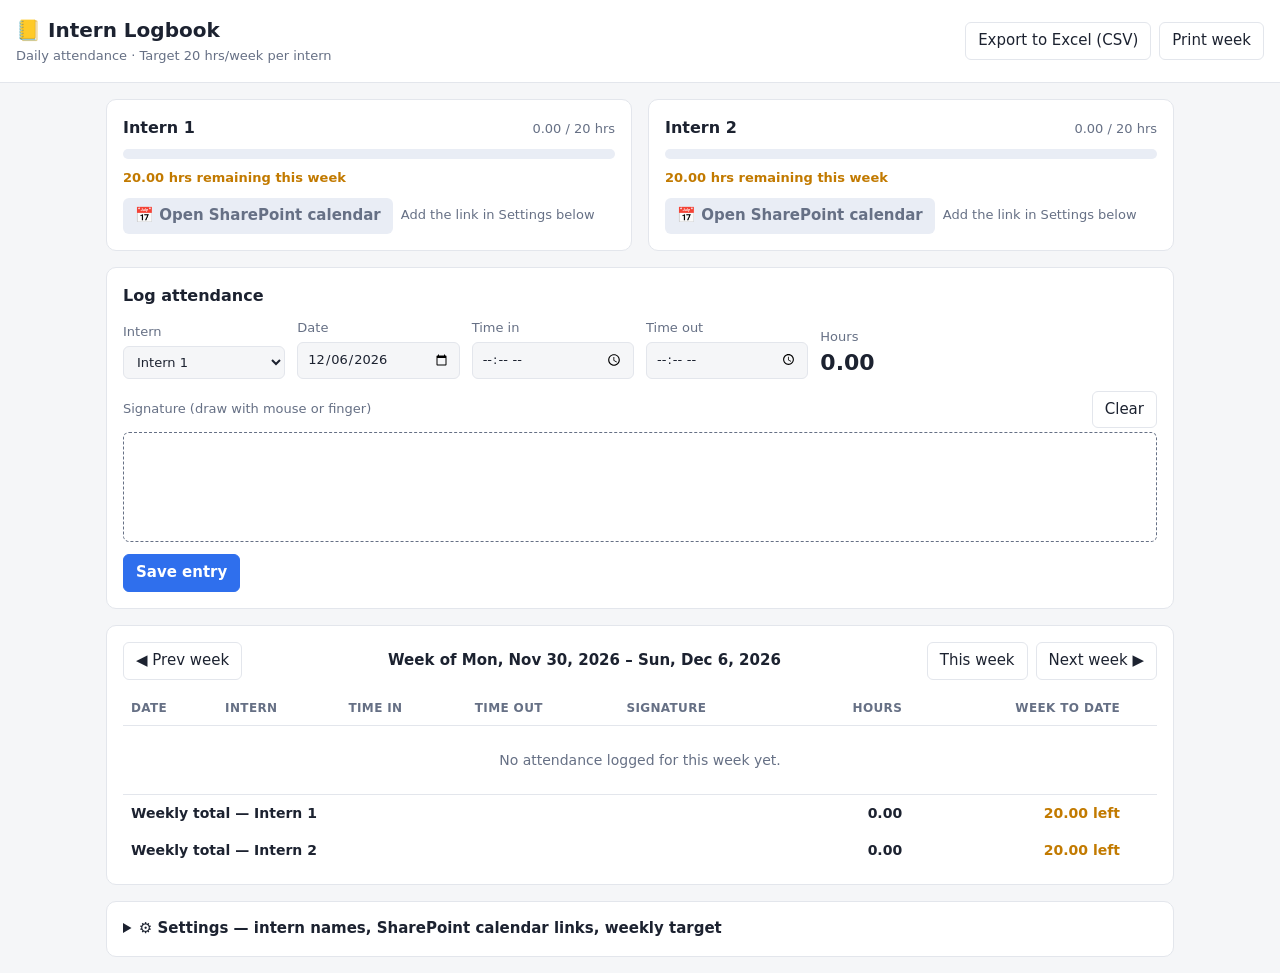
==== intern-logbook/index.html @ 7a4acdc8 "Add Intern Logbook: attendance sheet with signatures, weekly 20-hr tracking and SharePoint calendar " ====
<!DOCTYPE html>
<html lang="en">
<head>
<meta charset="UTF-8">
<meta name="viewport" content="width=device-width, initial-scale=1.0">
<title>Intern Logbook</title>
<style>
  :root {
    --bg: #f5f6f8; --card: #ffffff; --ink: #1c2230; --muted: #667085; --line: #e3e6ec;
    --accent: #2f6fed; --accent-ink: #ffffff; --ok: #1a8f5a; --warn: #c27a00; --bad: #c63b3b;
    --track: #e9edf5; --row-alt: #fafbfc;
  }
  @media (prefers-color-scheme: dark) {
    :root:not([data-theme="light"]) {
      --bg: #12151c; --card: #1b2029; --ink: #e7eaf0; --muted: #98a2b3; --line: #2c3340;
      --accent: #5b8cff; --accent-ink: #0d1117; --ok: #3ccf8e; --warn: #f0b429; --bad: #ff6b6b;
      --track: #262d3a; --row-alt: #1f2530;
    }
  }
  * { box-sizing: border-box; }
  body { margin: 0; background: var(--bg); color: var(--ink);
         font: 15px/1.45 system-ui, -apple-system, "Segoe UI", Roboto, sans-serif; }
  header { display: flex; flex-wrap: wrap; align-items: center; gap: 12px; justify-content: space-between;
           padding: 16px; border-bottom: 1px solid var(--line); background: var(--card); }
  header h1 { margin: 0; font-size: 20px; }
  header p { margin: 2px 0 0; color: var(--muted); font-size: 13px; }
  main { max-width: 1100px; margin: 0 auto; padding: 16px; display: grid; gap: 16px; }
  .card { background: var(--card); border: 1px solid var(--line); border-radius: 10px; padding: 16px; }
  .card h2 { margin: 0 0 12px; font-size: 16px; }
  .row { display: flex; flex-wrap: wrap; gap: 8px; align-items: center; }
  .grid2 { display: grid; grid-template-columns: repeat(auto-fit, minmax(260px, 1fr)); gap: 16px; }
  label { display: grid; gap: 4px; font-size: 13px; color: var(--muted); }
  input, select { font: inherit; color: var(--ink); background: var(--bg); border: 1px solid var(--line);
                  border-radius: 6px; padding: 7px 9px; min-width: 0; }
  button { font: inherit; border: 1px solid var(--line); background: var(--card); color: var(--ink);
           border-radius: 6px; padding: 7px 12px; cursor: pointer; }
  button.primary { background: var(--accent); border-color: var(--accent); color: var(--accent-ink); font-weight: 600; }
  button.link { border: none; background: none; color: var(--bad); padding: 2px 6px; }
  button:hover { filter: brightness(0.96); }
  .muted { color: var(--muted); font-size: 13px; }

  /* Interns / calendars */
  .intern { display: grid; gap: 10px; }
  .intern-head { display: flex; justify-content: space-between; align-items: baseline; gap: 8px; }
  .intern-head b { font-size: 16px; }
  .bar { height: 10px; background: var(--track); border-radius: 99px; overflow: hidden; }
  .bar > span { display: block; height: 100%; background: var(--accent); border-radius: 99px; transition: width .3s; }
  .bar.done > span { background: var(--ok); }
  .status { font-size: 13px; font-weight: 600; }
  .status.ok { color: var(--ok); } .status.warn { color: var(--warn); }
  a.cal { display: inline-block; text-decoration: none; background: var(--accent); color: var(--accent-ink);
          border-radius: 6px; padding: 7px 12px; font-weight: 600; }
  a.cal.disabled { background: var(--track); color: var(--muted); pointer-events: none; }
  iframe.cal-embed { width: 100%; height: 360px; border: 1px solid var(--line); border-radius: 6px; background: #fff; }

  /* Entry form */
  .form { display: grid; grid-template-columns: repeat(auto-fit, minmax(150px, 1fr)); gap: 12px; align-items: end; }
  .sig-wrap { display: grid; gap: 4px; }
  canvas#sig { width: 100%; height: 110px; background: #fff; border: 1px dashed var(--muted);
               border-radius: 6px; touch-action: none; cursor: crosshair; }
  .hours-preview { font-size: 22px; font-weight: 700; }

  /* Sheet */
  .week-nav { display: flex; align-items: center; justify-content: space-between; gap: 8px; flex-wrap: wrap; margin-bottom: 12px; }
  .week-nav b { font-size: 15px; }
  .table-wrap { overflow-x: auto; }
  table { width: 100%; border-collapse: collapse; font-size: 14px; }
  th, td { text-align: left; padding: 8px; border-bottom: 1px solid var(--line); white-space: nowrap; }
  th { color: var(--muted); font-weight: 600; font-size: 12px; text-transform: uppercase; letter-spacing: .03em; }
  tbody tr:nth-child(even) { background: var(--row-alt); }
  td.num, th.num { text-align: right; font-variant-numeric: tabular-nums; }
  td img { height: 34px; background: #fff; border-radius: 4px; border: 1px solid var(--line); }
  tfoot td { font-weight: 700; border-bottom: none; }
  .empty { text-align: center; color: var(--muted); padding: 24px; }

  details summary { cursor: pointer; font-weight: 600; }
  .settings { display: grid; grid-template-columns: repeat(auto-fit, minmax(220px, 1fr)); gap: 12px; margin-top: 12px; }

  @media print {
    header .row, .no-print, details { display: none !important; }
    body { background: #fff; color: #000; }
    .card { border: none; padding: 0; }
  }
</style>
</head>
<body>

<header>
  <div>
    <h1>📒 Intern Logbook</h1>
    <p id="subtitle">Daily attendance &amp; weekly hours</p>
  </div>
  <div class="row">
    <button id="btn-export">Export to Excel (CSV)</button>
    <button id="btn-print">Print week</button>
  </div>
</header>

<main>
  <!-- Interns: calendar link + weekly progress -->
  <section class="grid2" id="interns"></section>

  <!-- New entry -->
  <section class="card no-print">
    <h2>Log attendance</h2>
    <form id="entry" class="form" autocomplete="off">
      <label>Intern <select id="f-intern" required></select></label>
      <label>Date <input type="date" id="f-date" required></label>
      <label>Time in <input type="time" id="f-in" required></label>
      <label>Time out <input type="time" id="f-out" required></label>
      <div><div class="muted">Hours</div><div class="hours-preview" id="f-hours">0.00</div></div>
      <div class="sig-wrap" style="grid-column: 1 / -1">
        <div class="row" style="justify-content: space-between">
          <span class="muted">Signature (draw with mouse or finger)</span>
          <button type="button" id="sig-clear">Clear</button>
        </div>
        <canvas id="sig"></canvas>
      </div>
      <div class="row" style="grid-column: 1 / -1">
        <button type="submit" class="primary">Save entry</button>
        <span class="muted" id="f-msg"></span>
      </div>
    </form>
  </section>

  <!-- Weekly sheet -->
  <section class="card">
    <div class="week-nav">
      <button id="wk-prev">◀ Prev week</button>
      <b id="wk-label"></b>
      <div class="row">
        <button id="wk-today">This week</button>
        <button id="wk-next">Next week ▶</button>
      </div>
    </div>
    <div class="table-wrap">
      <table>
        <thead>
          <tr><th>Date</th><th>Intern</th><th>Time in</th><th>Time out</th><th>Signature</th>
              <th class="num">Hours</th><th class="num">Week to date</th><th class="no-print"></th></tr>
        </thead>
        <tbody id="sheet"></tbody>
        <tfoot id="sheet-foot"></tfoot>
      </table>
    </div>
  </section>

  <!-- Settings -->
  <section class="card no-print">
    <details id="settings-box">
      <summary>⚙️ Settings — intern names, SharePoint calendar links, weekly target</summary>
      <form id="settings" class="settings">
        <label>Supervisor name <input id="s-supervisor" placeholder="e.g. Mr. Smith"></label>
        <label>Weekly hour target <input id="s-target" type="number" min="1" step="0.5"></label>
        <label>Intern 1 name <input id="s-name-0"></label>
        <label>Intern 1 SharePoint calendar URL <input id="s-cal-0" type="url" placeholder="https://yourorg.sharepoint.com/..."></label>
        <label>Intern 2 name <input id="s-name-1"></label>
        <label>Intern 2 SharePoint calendar URL <input id="s-cal-1" type="url" placeholder="https://yourorg.sharepoint.com/..."></label>
        <label style="grid-column: 1 / -1; display: flex; gap: 8px; align-items: center; color: var(--ink)">
          <input type="checkbox" id="s-embed"> Try to show calendars inside the page (only works if SharePoint allows embedding)
        </label>
        <div class="row" style="grid-column: 1 / -1">
          <button type="submit" class="primary">Save settings</button>
          <button type="button" id="btn-backup">Download backup (JSON)</button>
          <label style="display:inline-flex" class="muted"><span>Restore backup</span>
            <input type="file" id="btn-restore" accept="application/json"></label>
        </div>
      </form>
    </details>
  </section>
</main>

<script>
(() => {
  const KEY = 'intern-logbook-v1';
  const $ = (id) => document.getElementById(id);

  // ---------- State ----------
  const defaults = {
    settings: {
      supervisor: '', target: 20, embed: false,
      interns: [{ name: 'Intern 1', cal: '' }, { name: 'Intern 2', cal: '' }],
    },
    entries: [], // { id, intern (0|1), date 'YYYY-MM-DD', in 'HH:MM', out 'HH:MM', hours, sig (dataURL) }
  };
  let state = load();
  let weekStart = mondayOf(todayISO());

  function load() {
    try {
      const raw = localStorage.getItem(KEY);
      if (raw) {
        const s = JSON.parse(raw);
        return { settings: { ...defaults.settings, ...s.settings }, entries: s.entries || [] };
      }
    } catch (e) { /* storage unavailable: fall back to defaults */ }
    return structuredClone(defaults);
  }
  function save() {
    try { localStorage.setItem(KEY, JSON.stringify(state)); }
    catch (e) { alert('Could not save — browser storage is full or blocked. Download a backup.'); }
  }

  // ---------- Date helpers (local time, ISO strings) ----------
  function iso(d) { return `${d.getFullYear()}-${String(d.getMonth() + 1).padStart(2, '0')}-${String(d.getDate()).padStart(2, '0')}`; }
  function parse(s) { const [y, m, d] = s.split('-').map(Number); return new Date(y, m - 1, d); }
  function todayISO() { return iso(new Date()); }
  function mondayOf(s) { const d = parse(s); d.setDate(d.getDate() - ((d.getDay() + 6) % 7)); return iso(d); }
  function addDays(s, n) { const d = parse(s); d.setDate(d.getDate() + n); return iso(d); }
  function fmtDate(s) { return parse(s).toLocaleDateString(undefined, { weekday: 'short', month: 'short', day: 'numeric', year: 'numeric' }); }
  function fmtTime(t) {
    const [h, m] = t.split(':').map(Number);
    return `${((h + 11) % 12) + 1}:${String(m).padStart(2, '0')} ${h < 12 ? 'AM' : 'PM'}`;
  }
  function hoursBetween(tin, tout) {
    if (!tin || !tout) return 0;
    const [h1, m1] = tin.split(':').map(Number), [h2, m2] = tout.split(':').map(Number);
    return Math.round(((h2 * 60 + m2) - (h1 * 60 + m1)) / 60 * 100) / 100;
  }
  const h2 = (n) => n.toFixed(2);
  const esc = (s) => String(s).replace(/[&<>"']/g, (c) => ({ '&': '&amp;', '<': '&lt;', '>': '&gt;', '"': '&quot;', "'": '&#39;' }[c]));

  function weekEntries(start) {
    const end = addDays(start, 6);
    return state.entries.filter((e) => e.date >= start && e.date <= end)
      .sort((a, b) => (a.date + a.in).localeCompare(b.date + b.in) || a.intern - b.intern);
  }
  function weekTotal(start, intern) {
    return weekEntries(start).filter((e) => e.intern === intern).reduce((s, e) => s + e.hours, 0);
  }

  // ---------- Render ----------
  function render() {
    const { settings } = state;
    const target = Number(settings.target) || 20;
    $('subtitle').textContent = settings.supervisor
      ? `Supervisor: ${settings.supervisor} · Target ${target} hrs/week per intern`
      : `Daily attendance · Target ${target} hrs/week per intern`;

    // Intern cards
    $('interns').innerHTML = settings.interns.map((it, i) => {
      const done = weekTotal(weekStart, i);
      const pct = Math.min(100, (done / target) * 100);
      const left = Math.max(0, target - done);
      const hasCal = /^https?:\/\//i.test(it.cal || '');
      return `<div class="card intern">
        <div class="intern-head"><b>${esc(it.name)}</b><span class="muted">${h2(done)} / ${target} hrs</span></div>
        <div class="bar ${done >= target ? 'done' : ''}"><span style="width:${pct}%"></span></div>
        <div class="status ${done >= target ? 'ok' : 'warn'}">${done >= target ? '✓ Weekly hours complete' : `${h2(left)} hrs remaining this week`}</div>
        <div class="row">
          <a class="cal ${hasCal ? '' : 'disabled'}" href="${hasCal ? esc(it.cal) : '#'}" target="_blank" rel="noopener">📅 Open SharePoint calendar</a>
          ${hasCal ? '' : '<span class="muted">Add the link in Settings below</span>'}
        </div>
        ${hasCal && settings.embed ? `<iframe class="cal-embed" src="${esc(it.cal)}" title="${esc(it.name)} calendar"></iframe>` : ''}
      </div>`;
    }).join('');

    // Intern dropdown
    const sel = $('f-intern'), prev = sel.value;
    sel.innerHTML = settings.interns.map((it, i) => `<option value="${i}">${esc(it.name)}</option>`).join('');
    if (prev) sel.value = prev;

    // Week sheet
    const end = addDays(weekStart, 6);
    $('wk-label').textContent = `Week of ${fmtDate(weekStart)} – ${fmtDate(end)}`;
    const rows = weekEntries(weekStart);
    const running = [0, 0];
    $('sheet').innerHTML = rows.length ? rows.map((e) => {
      running[e.intern] += e.hours;
      return `<tr>
        <td>${fmtDate(e.date)}</td>
        <td>${esc(settings.interns[e.intern]?.name ?? '?')}</td>
        <td>${fmtTime(e.in)}</td><td>${fmtTime(e.out)}</td>
        <td>${e.sig ? `<img src="${e.sig}" alt="signature">` : '<span class="muted">—</span>'}</td>
        <td class="num">${h2(e.hours)}</td>
        <td class="num">${h2(running[e.intern])} / ${target}</td>
        <td class="no-print"><button class="link" data-del="${e.id}" title="Delete entry">✕</button></td>
      </tr>`;
    }).join('') : `<tr><td colspan="8" class="empty">No attendance logged for this week yet.</td></tr>`;

    $('sheet-foot').innerHTML = settings.interns.map((it, i) => {
      const t = weekTotal(weekStart, i);
      return `<tr><td colspan="5">Weekly total — ${esc(it.name)}</td>
        <td class="num">${h2(t)}</td>
        <td class="num" style="color:var(${t >= target ? '--ok' : '--warn'})">${t >= target ? 'Complete' : h2(target - t) + ' left'}</td>
        <td class="no-print"></td></tr>`;
    }).join('');

    // Settings form
    $('s-supervisor').value = settings.supervisor;
    $('s-target').value = target;
    $('s-embed').checked = !!settings.embed;
    settings.interns.forEach((it, i) => { $(`s-name-${i}`).value = it.name; $(`s-cal-${i}`).value = it.cal; });
  }

  // ---------- Signature pad ----------
  const canvas = $('sig'), ctx = canvas.getContext('2d');
  let drawing = false, signed = false, ink = null; // ink = bounding box of strokes (CSS px)
  function sizeCanvas() {
    const r = canvas.getBoundingClientRect(), dpr = window.devicePixelRatio || 1;
    canvas.width = r.width * dpr; canvas.height = r.height * dpr;
    ctx.scale(dpr, dpr); ctx.lineWidth = 2.2; ctx.lineCap = 'round'; ctx.lineJoin = 'round'; ctx.strokeStyle = '#111';
    signed = false; ink = null;
  }
  function pos(ev) {
    const r = canvas.getBoundingClientRect(), x = ev.clientX - r.left, y = ev.clientY - r.top;
    ink = ink ? { x0: Math.min(ink.x0, x), y0: Math.min(ink.y0, y), x1: Math.max(ink.x1, x), y1: Math.max(ink.y1, y) } : { x0: x, y0: y, x1: x, y1: y };
    return [x, y];
  }
  canvas.addEventListener('pointerdown', (ev) => { drawing = true; canvas.setPointerCapture(ev.pointerId); ctx.beginPath(); ctx.moveTo(...pos(ev)); });
  canvas.addEventListener('pointermove', (ev) => { if (!drawing) return; ctx.lineTo(...pos(ev)); ctx.stroke(); signed = true; });
  ['pointerup', 'pointercancel', 'pointerleave'].forEach((t) => canvas.addEventListener(t, () => { drawing = false; }));
  $('sig-clear').onclick = sizeCanvas;
  window.addEventListener('resize', () => { if (!signed) sizeCanvas(); });

  function signatureData() {
    // Crop to the drawn area and downscale (keeping proportions) to keep storage small
    const W = 240, H = 70, pad = 4, dpr = canvas.width / canvas.getBoundingClientRect().width;
    const sx = Math.max(0, ink.x0 - pad) * dpr, sy = Math.max(0, ink.y0 - pad) * dpr;
    const sw = Math.min(canvas.width - sx, (ink.x1 - ink.x0 + pad * 2) * dpr), sh = Math.min(canvas.height - sy, (ink.y1 - ink.y0 + pad * 2) * dpr);
    const k = Math.min(W / sw, H / sh), dw = sw * k, dh = sh * k;
    const out = document.createElement('canvas'); out.width = W; out.height = H;
    const o = out.getContext('2d'); o.fillStyle = '#fff'; o.fillRect(0, 0, W, H);
    o.drawImage(canvas, sx, sy, sw, sh, (W - dw) / 2, (H - dh) / 2, dw, dh);
    return out.toDataURL('image/png');
  }

  // ---------- Entry form ----------
  const updatePreview = () => { $('f-hours').textContent = h2(Math.max(0, hoursBetween($('f-in').value, $('f-out').value))); };
  $('f-in').oninput = $('f-out').oninput = updatePreview;

  $('entry').onsubmit = (ev) => {
    ev.preventDefault();
    const msg = $('f-msg');
    const intern = Number($('f-intern').value), date = $('f-date').value, tin = $('f-in').value, tout = $('f-out').value;
    const hours = hoursBetween(tin, tout);
    if (hours <= 0) { msg.textContent = '⚠️ Time out must be after time in.'; return; }
    if (!signed) { msg.textContent = '⚠️ Please sign before saving.'; return; }
    if (state.entries.some((e) => e.intern === intern && e.date === date && tin < e.out && tout > e.in)) {
      msg.textContent = '⚠️ This overlaps an existing entry for that intern on that day.'; return;
    }
    state.entries.push({ id: Date.now().toString(36) + Math.random().toString(36).slice(2, 6), intern, date, in: tin, out: tout, hours, sig: signatureData() });
    save();
    weekStart = mondayOf(date);
    $('f-in').value = ''; $('f-out').value = ''; updatePreview(); sizeCanvas();
    const total = weekTotal(weekStart, intern), target = Number(state.settings.target) || 20;
    msg.textContent = `✓ Saved. ${state.settings.interns[intern].name}: ${h2(total)} of ${target} hrs this week.`;
    render();
  };

  $('sheet').onclick = (ev) => {
    const id = ev.target.dataset?.del;
    if (!id || !confirm('Delete this entry?')) return;
    state.entries = state.entries.filter((e) => e.id !== id);
    save(); render();
  };

  // ---------- Week navigation ----------
  $('wk-prev').onclick = () => { weekStart = addDays(weekStart, -7); render(); };
  $('wk-next').onclick = () => { weekStart = addDays(weekStart, 7); render(); };
  $('wk-today').onclick = () => { weekStart = mondayOf(todayISO()); render(); };

  // ---------- Settings ----------
  $('settings').onsubmit = (ev) => {
    ev.preventDefault();
    const s = state.settings;
    s.supervisor = $('s-supervisor').value.trim();
    s.target = Math.max(1, Number($('s-target').value) || 20);
    s.embed = $('s-embed').checked;
    s.interns = [0, 1].map((i) => ({ name: $(`s-name-${i}`).value.trim() || `Intern ${i + 1}`, cal: $(`s-cal-${i}`).value.trim() }));
    save(); render();
    $('settings-box').open = false;
  };

  // ---------- Export / backup ----------
  function download(name, text, type) {
    const a = document.createElement('a');
    a.href = URL.createObjectURL(new Blob([text], { type }));
    a.download = name; a.click();
    setTimeout(() => URL.revokeObjectURL(a.href), 1000);
  }
  $('btn-export').onclick = () => {
    const target = Number(state.settings.target) || 20;
    const q = (v) => `"${String(v).replace(/"/g, '""')}"`;
    const lines = [['Week of', 'Date', 'Intern', 'Time in', 'Time out', 'Signed', 'Hours', 'Week to date', 'Weekly target'].map(q).join(',')];
    const sorted = [...state.entries].sort((a, b) => (a.date + a.in).localeCompare(b.date + b.in));
    const running = {};
    for (const e of sorted) {
      const wk = mondayOf(e.date), k = wk + '|' + e.intern;
      running[k] = (running[k] || 0) + e.hours;
      lines.push([wk, e.date, state.settings.interns[e.intern]?.name ?? '?', e.in, e.out, e.sig ? 'Yes' : 'No', h2(e.hours), h2(running[k]), target].map(q).join(','));
    }
    download(`intern-logbook-${todayISO()}.csv`, '﻿' + lines.join('\r\n'), 'text/csv');
  };
  $('btn-print').onclick = () => window.print();
  $('btn-backup').onclick = () => download(`intern-logbook-backup-${todayISO()}.json`, JSON.stringify(state), 'application/json');
  $('btn-restore').onchange = async (ev) => {
    const f = ev.target.files[0]; if (!f) return;
    try {
      const data = JSON.parse(await f.text());
      if (!Array.isArray(data.entries)) throw new Error('bad file');
      if (!confirm(`Replace current data with backup (${data.entries.length} entries)?`)) return;
      state = { settings: { ...defaults.settings, ...data.settings }, entries: data.entries };
      save(); render();
    } catch { alert('That file is not a valid logbook backup.'); }
    ev.target.value = '';
  };

  // ---------- Init ----------
  $('f-date').value = todayISO();
  render();
  sizeCanvas();
})();
</script>
</body>
</html>
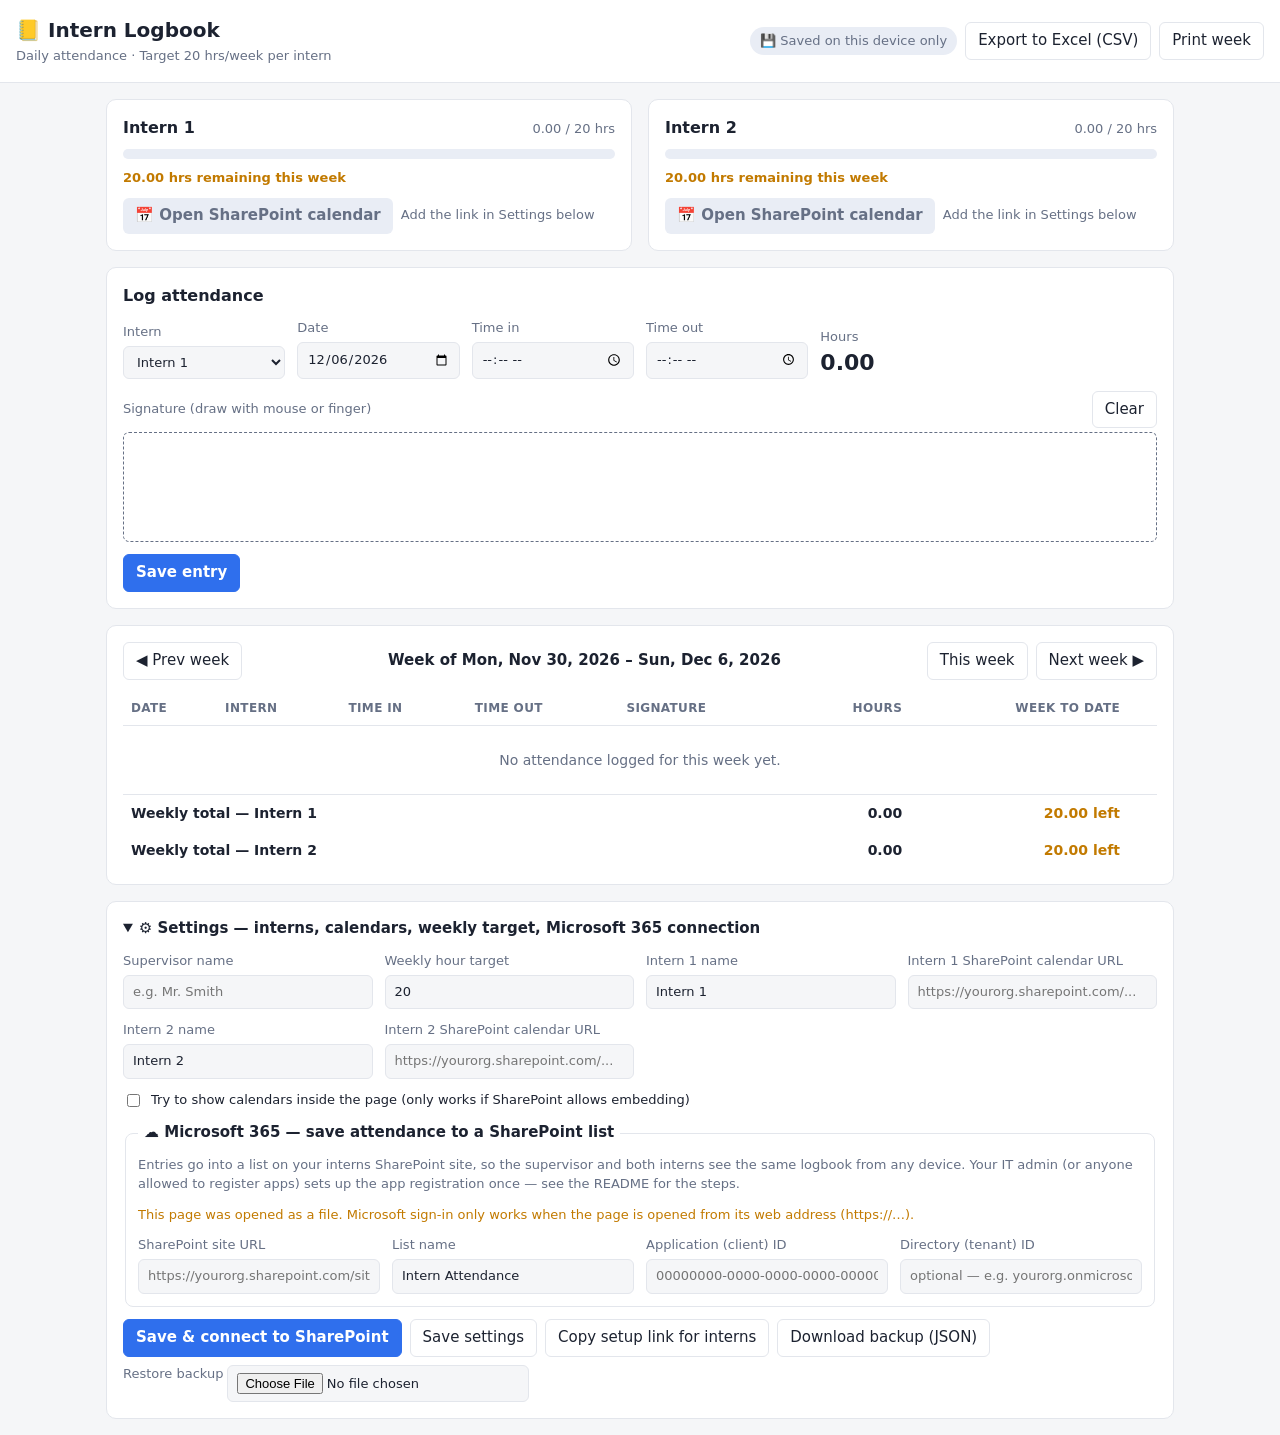
==== commit 3791242b: "Intern Logbook: sync attendance to a SharePoint list via Microsoft 365 - Sign in with a work account" ====
--- a/intern-logbook/index.html
+++ b/intern-logbook/index.html
@@ -25,6 +25,7 @@
   header h1 { margin: 0; font-size: 20px; }
   header p { margin: 2px 0 0; color: var(--muted); font-size: 13px; }
   main { max-width: 1100px; margin: 0 auto; padding: 16px; display: grid; gap: 16px; }
+  main > *, .grid2 > * { min-width: 0; } /* let the wide table scroll inside its card instead of widening the page */
   .card { background: var(--card); border: 1px solid var(--line); border-radius: 10px; padding: 16px; }
   .card h2 { margin: 0 0 12px; font-size: 16px; }
   .row { display: flex; flex-wrap: wrap; gap: 8px; align-items: center; }
@@ -73,6 +74,15 @@
   tfoot td { font-weight: 700; border-bottom: none; }
   .empty { text-align: center; color: var(--muted); padding: 24px; }
 
+  .pill { font-size: 13px; padding: 5px 10px; border-radius: 99px; background: var(--track); color: var(--muted); }
+  .pill.ok { color: var(--ok); } .pill.warn { color: var(--warn); } .pill.bad { color: var(--bad); }
+  .tag { font-size: 11px; padding: 1px 6px; border-radius: 99px; background: var(--track); color: var(--warn); font-weight: 600; }
+  fieldset { grid-column: 1 / -1; border: 1px solid var(--line); border-radius: 8px; padding: 12px;
+             display: grid; grid-template-columns: repeat(auto-fit, minmax(220px, 1fr)); gap: 12px; }
+  legend { font-weight: 600; padding: 0 6px; }
+  .note { grid-column: 1 / -1; font-size: 13px; color: var(--muted); margin: 0; }
+  .note.warn { color: var(--warn); }
+  [hidden] { display: none !important; }
   details summary { cursor: pointer; font-weight: 600; }
   .settings { display: grid; grid-template-columns: repeat(auto-fit, minmax(220px, 1fr)); gap: 12px; margin-top: 12px; }
 
@@ -91,6 +101,11 @@
     <p id="subtitle">Daily attendance &amp; weekly hours</p>
   </div>
   <div class="row">
+    <span id="sync" class="pill"></span>
+    <button id="btn-signin" class="primary" hidden>Sign in with Microsoft</button>
+    <button id="btn-upload" hidden></button>
+    <button id="btn-refresh" hidden title="Load the latest entries from SharePoint">↻ Refresh</button>
+    <button id="btn-signout" hidden>Sign out</button>
     <button id="btn-export">Export to Excel (CSV)</button>
     <button id="btn-print">Print week</button>
   </div>
@@ -148,7 +163,7 @@
   <!-- Settings -->
   <section class="card no-print">
     <details id="settings-box">
-      <summary>⚙️ Settings — intern names, SharePoint calendar links, weekly target</summary>
+      <summary>⚙️ Settings — interns, calendars, weekly target, Microsoft 365 connection</summary>
       <form id="settings" class="settings">
         <label>Supervisor name <input id="s-supervisor" placeholder="e.g. Mr. Smith"></label>
         <label>Weekly hour target <input id="s-target" type="number" min="1" step="0.5"></label>
@@ -159,8 +174,20 @@
         <label style="grid-column: 1 / -1; display: flex; gap: 8px; align-items: center; color: var(--ink)">
           <input type="checkbox" id="s-embed"> Try to show calendars inside the page (only works if SharePoint allows embedding)
         </label>
+        <fieldset>
+          <legend>☁️ Microsoft 365 — save attendance to a SharePoint list</legend>
+          <p class="note">Entries go into a list on your interns SharePoint site, so the supervisor and both interns see the same logbook from any device.
+            Your IT admin (or anyone allowed to register apps) sets up the app registration once — see the README for the steps.</p>
+          <p class="note warn" id="m365-file-warn" hidden>This page was opened as a file. Microsoft sign-in only works when the page is opened from its web address (https://…).</p>
+          <label>SharePoint site URL <input id="s-site" type="url" placeholder="https://yourorg.sharepoint.com/sites/Interns"></label>
+          <label>List name <input id="s-list" placeholder="Intern Attendance"></label>
+          <label>Application (client) ID <input id="s-client" placeholder="00000000-0000-0000-0000-000000000000"></label>
+          <label>Directory (tenant) ID <input id="s-tenant" placeholder="optional — e.g. yourorg.onmicrosoft.com"></label>
+        </fieldset>
         <div class="row" style="grid-column: 1 / -1">
-          <button type="submit" class="primary">Save settings</button>
+          <button type="submit" class="primary" id="s-connect">Save &amp; connect to SharePoint</button>
+          <button type="submit">Save settings</button>
+          <button type="button" id="btn-share">Copy setup link for interns</button>
           <button type="button" id="btn-backup">Download backup (JSON)</button>
           <label style="display:inline-flex" class="muted"><span>Restore backup</span>
             <input type="file" id="btn-restore" accept="application/json"></label>
@@ -170,247 +197,8 @@
   </section>
 </main>
 
-<script>
-(() => {
-  const KEY = 'intern-logbook-v1';
-  const $ = (id) => document.getElementById(id);
-
-  // ---------- State ----------
-  const defaults = {
-    settings: {
-      supervisor: '', target: 20, embed: false,
-      interns: [{ name: 'Intern 1', cal: '' }, { name: 'Intern 2', cal: '' }],
-    },
-    entries: [], // { id, intern (0|1), date 'YYYY-MM-DD', in 'HH:MM', out 'HH:MM', hours, sig (dataURL) }
-  };
-  let state = load();
-  let weekStart = mondayOf(todayISO());
-
-  function load() {
-    try {
-      const raw = localStorage.getItem(KEY);
-      if (raw) {
-        const s = JSON.parse(raw);
-        return { settings: { ...defaults.settings, ...s.settings }, entries: s.entries || [] };
-      }
-    } catch (e) { /* storage unavailable: fall back to defaults */ }
-    return structuredClone(defaults);
-  }
-  function save() {
-    try { localStorage.setItem(KEY, JSON.stringify(state)); }
-    catch (e) { alert('Could not save — browser storage is full or blocked. Download a backup.'); }
-  }
-
-  // ---------- Date helpers (local time, ISO strings) ----------
-  function iso(d) { return `${d.getFullYear()}-${String(d.getMonth() + 1).padStart(2, '0')}-${String(d.getDate()).padStart(2, '0')}`; }
-  function parse(s) { const [y, m, d] = s.split('-').map(Number); return new Date(y, m - 1, d); }
-  function todayISO() { return iso(new Date()); }
-  function mondayOf(s) { const d = parse(s); d.setDate(d.getDate() - ((d.getDay() + 6) % 7)); return iso(d); }
-  function addDays(s, n) { const d = parse(s); d.setDate(d.getDate() + n); return iso(d); }
-  function fmtDate(s) { return parse(s).toLocaleDateString(undefined, { weekday: 'short', month: 'short', day: 'numeric', year: 'numeric' }); }
-  function fmtTime(t) {
-    const [h, m] = t.split(':').map(Number);
-    return `${((h + 11) % 12) + 1}:${String(m).padStart(2, '0')} ${h < 12 ? 'AM' : 'PM'}`;
-  }
-  function hoursBetween(tin, tout) {
-    if (!tin || !tout) return 0;
-    const [h1, m1] = tin.split(':').map(Number), [h2, m2] = tout.split(':').map(Number);
-    return Math.round(((h2 * 60 + m2) - (h1 * 60 + m1)) / 60 * 100) / 100;
-  }
-  const h2 = (n) => n.toFixed(2);
-  const esc = (s) => String(s).replace(/[&<>"']/g, (c) => ({ '&': '&amp;', '<': '&lt;', '>': '&gt;', '"': '&quot;', "'": '&#39;' }[c]));
-
-  function weekEntries(start) {
-    const end = addDays(start, 6);
-    return state.entries.filter((e) => e.date >= start && e.date <= end)
-      .sort((a, b) => (a.date + a.in).localeCompare(b.date + b.in) || a.intern - b.intern);
-  }
-  function weekTotal(start, intern) {
-    return weekEntries(start).filter((e) => e.intern === intern).reduce((s, e) => s + e.hours, 0);
-  }
-
-  // ---------- Render ----------
-  function render() {
-    const { settings } = state;
-    const target = Number(settings.target) || 20;
-    $('subtitle').textContent = settings.supervisor
-      ? `Supervisor: ${settings.supervisor} · Target ${target} hrs/week per intern`
-      : `Daily attendance · Target ${target} hrs/week per intern`;
-
-    // Intern cards
-    $('interns').innerHTML = settings.interns.map((it, i) => {
-      const done = weekTotal(weekStart, i);
-      const pct = Math.min(100, (done / target) * 100);
-      const left = Math.max(0, target - done);
-      const hasCal = /^https?:\/\//i.test(it.cal || '');
-      return `<div class="card intern">
-        <div class="intern-head"><b>${esc(it.name)}</b><span class="muted">${h2(done)} / ${target} hrs</span></div>
-        <div class="bar ${done >= target ? 'done' : ''}"><span style="width:${pct}%"></span></div>
-        <div class="status ${done >= target ? 'ok' : 'warn'}">${done >= target ? '✓ Weekly hours complete' : `${h2(left)} hrs remaining this week`}</div>
-        <div class="row">
-          <a class="cal ${hasCal ? '' : 'disabled'}" href="${hasCal ? esc(it.cal) : '#'}" target="_blank" rel="noopener">📅 Open SharePoint calendar</a>
-          ${hasCal ? '' : '<span class="muted">Add the link in Settings below</span>'}
-        </div>
-        ${hasCal && settings.embed ? `<iframe class="cal-embed" src="${esc(it.cal)}" title="${esc(it.name)} calendar"></iframe>` : ''}
-      </div>`;
-    }).join('');
-
-    // Intern dropdown
-    const sel = $('f-intern'), prev = sel.value;
-    sel.innerHTML = settings.interns.map((it, i) => `<option value="${i}">${esc(it.name)}</option>`).join('');
-    if (prev) sel.value = prev;
-
-    // Week sheet
-    const end = addDays(weekStart, 6);
-    $('wk-label').textContent = `Week of ${fmtDate(weekStart)} – ${fmtDate(end)}`;
-    const rows = weekEntries(weekStart);
-    const running = [0, 0];
-    $('sheet').innerHTML = rows.length ? rows.map((e) => {
-      running[e.intern] += e.hours;
-      return `<tr>
-        <td>${fmtDate(e.date)}</td>
-        <td>${esc(settings.interns[e.intern]?.name ?? '?')}</td>
-        <td>${fmtTime(e.in)}</td><td>${fmtTime(e.out)}</td>
-        <td>${e.sig ? `<img src="${e.sig}" alt="signature">` : '<span class="muted">—</span>'}</td>
-        <td class="num">${h2(e.hours)}</td>
-        <td class="num">${h2(running[e.intern])} / ${target}</td>
-        <td class="no-print"><button class="link" data-del="${e.id}" title="Delete entry">✕</button></td>
-      </tr>`;
-    }).join('') : `<tr><td colspan="8" class="empty">No attendance logged for this week yet.</td></tr>`;
-
-    $('sheet-foot').innerHTML = settings.interns.map((it, i) => {
-      const t = weekTotal(weekStart, i);
-      return `<tr><td colspan="5">Weekly total — ${esc(it.name)}</td>
-        <td class="num">${h2(t)}</td>
-        <td class="num" style="color:var(${t >= target ? '--ok' : '--warn'})">${t >= target ? 'Complete' : h2(target - t) + ' left'}</td>
-        <td class="no-print"></td></tr>`;
-    }).join('');
-
-    // Settings form
-    $('s-supervisor').value = settings.supervisor;
-    $('s-target').value = target;
-    $('s-embed').checked = !!settings.embed;
-    settings.interns.forEach((it, i) => { $(`s-name-${i}`).value = it.name; $(`s-cal-${i}`).value = it.cal; });
-  }
-
-  // ---------- Signature pad ----------
-  const canvas = $('sig'), ctx = canvas.getContext('2d');
-  let drawing = false, signed = false, ink = null; // ink = bounding box of strokes (CSS px)
-  function sizeCanvas() {
-    const r = canvas.getBoundingClientRect(), dpr = window.devicePixelRatio || 1;
-    canvas.width = r.width * dpr; canvas.height = r.height * dpr;
-    ctx.scale(dpr, dpr); ctx.lineWidth = 2.2; ctx.lineCap = 'round'; ctx.lineJoin = 'round'; ctx.strokeStyle = '#111';
-    signed = false; ink = null;
-  }
-  function pos(ev) {
-    const r = canvas.getBoundingClientRect(), x = ev.clientX - r.left, y = ev.clientY - r.top;
-    ink = ink ? { x0: Math.min(ink.x0, x), y0: Math.min(ink.y0, y), x1: Math.max(ink.x1, x), y1: Math.max(ink.y1, y) } : { x0: x, y0: y, x1: x, y1: y };
-    return [x, y];
-  }
-  canvas.addEventListener('pointerdown', (ev) => { drawing = true; canvas.setPointerCapture(ev.pointerId); ctx.beginPath(); ctx.moveTo(...pos(ev)); });
-  canvas.addEventListener('pointermove', (ev) => { if (!drawing) return; ctx.lineTo(...pos(ev)); ctx.stroke(); signed = true; });
-  ['pointerup', 'pointercancel', 'pointerleave'].forEach((t) => canvas.addEventListener(t, () => { drawing = false; }));
-  $('sig-clear').onclick = sizeCanvas;
-  window.addEventListener('resize', () => { if (!signed) sizeCanvas(); });
-
-  function signatureData() {
-    // Crop to the drawn area and downscale (keeping proportions) to keep storage small
-    const W = 240, H = 70, pad = 4, dpr = canvas.width / canvas.getBoundingClientRect().width;
-    const sx = Math.max(0, ink.x0 - pad) * dpr, sy = Math.max(0, ink.y0 - pad) * dpr;
-    const sw = Math.min(canvas.width - sx, (ink.x1 - ink.x0 + pad * 2) * dpr), sh = Math.min(canvas.height - sy, (ink.y1 - ink.y0 + pad * 2) * dpr);
-    const k = Math.min(W / sw, H / sh), dw = sw * k, dh = sh * k;
-    const out = document.createElement('canvas'); out.width = W; out.height = H;
-    const o = out.getContext('2d'); o.fillStyle = '#fff'; o.fillRect(0, 0, W, H);
-    o.drawImage(canvas, sx, sy, sw, sh, (W - dw) / 2, (H - dh) / 2, dw, dh);
-    return out.toDataURL('image/png');
-  }
-
-  // ---------- Entry form ----------
-  const updatePreview = () => { $('f-hours').textContent = h2(Math.max(0, hoursBetween($('f-in').value, $('f-out').value))); };
-  $('f-in').oninput = $('f-out').oninput = updatePreview;
-
-  $('entry').onsubmit = (ev) => {
-    ev.preventDefault();
-    const msg = $('f-msg');
-    const intern = Number($('f-intern').value), date = $('f-date').value, tin = $('f-in').value, tout = $('f-out').value;
-    const hours = hoursBetween(tin, tout);
-    if (hours <= 0) { msg.textContent = '⚠️ Time out must be after time in.'; return; }
-    if (!signed) { msg.textContent = '⚠️ Please sign before saving.'; return; }
-    if (state.entries.some((e) => e.intern === intern && e.date === date && tin < e.out && tout > e.in)) {
-      msg.textContent = '⚠️ This overlaps an existing entry for that intern on that day.'; return;
-    }
-    state.entries.push({ id: Date.now().toString(36) + Math.random().toString(36).slice(2, 6), intern, date, in: tin, out: tout, hours, sig: signatureData() });
-    save();
-    weekStart = mondayOf(date);
-    $('f-in').value = ''; $('f-out').value = ''; updatePreview(); sizeCanvas();
-    const total = weekTotal(weekStart, intern), target = Number(state.settings.target) || 20;
-    msg.textContent = `✓ Saved. ${state.settings.interns[intern].name}: ${h2(total)} of ${target} hrs this week.`;
-    render();
-  };
-
-  $('sheet').onclick = (ev) => {
-    const id = ev.target.dataset?.del;
-    if (!id || !confirm('Delete this entry?')) return;
-    state.entries = state.entries.filter((e) => e.id !== id);
-    save(); render();
-  };
-
-  // ---------- Week navigation ----------
-  $('wk-prev').onclick = () => { weekStart = addDays(weekStart, -7); render(); };
-  $('wk-next').onclick = () => { weekStart = addDays(weekStart, 7); render(); };
-  $('wk-today').onclick = () => { weekStart = mondayOf(todayISO()); render(); };
-
-  // ---------- Settings ----------
-  $('settings').onsubmit = (ev) => {
-    ev.preventDefault();
-    const s = state.settings;
-    s.supervisor = $('s-supervisor').value.trim();
-    s.target = Math.max(1, Number($('s-target').value) || 20);
-    s.embed = $('s-embed').checked;
-    s.interns = [0, 1].map((i) => ({ name: $(`s-name-${i}`).value.trim() || `Intern ${i + 1}`, cal: $(`s-cal-${i}`).value.trim() }));
-    save(); render();
-    $('settings-box').open = false;
-  };
-
-  // ---------- Export / backup ----------
-  function download(name, text, type) {
-    const a = document.createElement('a');
-    a.href = URL.createObjectURL(new Blob([text], { type }));
-    a.download = name; a.click();
-    setTimeout(() => URL.revokeObjectURL(a.href), 1000);
-  }
-  $('btn-export').onclick = () => {
-    const target = Number(state.settings.target) || 20;
-    const q = (v) => `"${String(v).replace(/"/g, '""')}"`;
-    const lines = [['Week of', 'Date', 'Intern', 'Time in', 'Time out', 'Signed', 'Hours', 'Week to date', 'Weekly target'].map(q).join(',')];
-    const sorted = [...state.entries].sort((a, b) => (a.date + a.in).localeCompare(b.date + b.in));
-    const running = {};
-    for (const e of sorted) {
-      const wk = mondayOf(e.date), k = wk + '|' + e.intern;
-      running[k] = (running[k] || 0) + e.hours;
-      lines.push([wk, e.date, state.settings.interns[e.intern]?.name ?? '?', e.in, e.out, e.sig ? 'Yes' : 'No', h2(e.hours), h2(running[k]), target].map(q).join(','));
-    }
-    download(`intern-logbook-${todayISO()}.csv`, '﻿' + lines.join('\r\n'), 'text/csv');
-  };
-  $('btn-print').onclick = () => window.print();
-  $('btn-backup').onclick = () => download(`intern-logbook-backup-${todayISO()}.json`, JSON.stringify(state), 'application/json');
-  $('btn-restore').onchange = async (ev) => {
-    const f = ev.target.files[0]; if (!f) return;
-    try {
-      const data = JSON.parse(await f.text());
-      if (!Array.isArray(data.entries)) throw new Error('bad file');
-      if (!confirm(`Replace current data with backup (${data.entries.length} entries)?`)) return;
-      state = { settings: { ...defaults.settings, ...data.settings }, entries: data.entries };
-      save(); render();
-    } catch { alert('That file is not a valid logbook backup.'); }
-    ev.target.value = '';
-  };
-
-  // ---------- Init ----------
-  $('f-date').value = todayISO();
-  render();
-  sizeCanvas();
-})();
-</script>
+<script src="vendor/msal-browser.min.js"></script>
+<script src="js/m365.js"></script>
+<script src="js/app.js"></script>
 </body>
 </html>
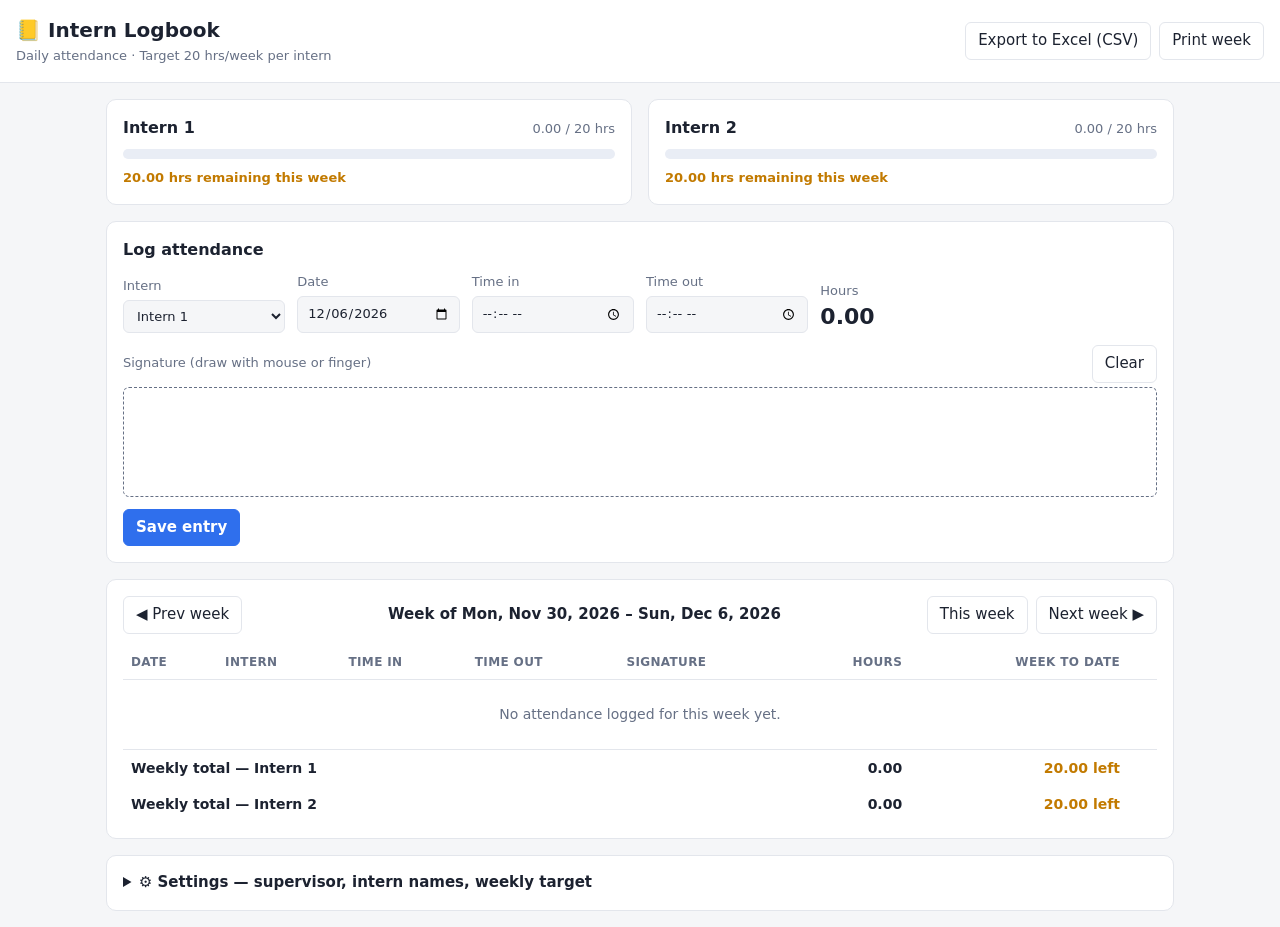
==== commit 057970e4: "Intern Logbook: remove calendar links and SharePoint / Microsoft 365 sync Back to a device-only web " ====
--- a/intern-logbook/index.html
+++ b/intern-logbook/index.html
@@ -40,7 +40,7 @@
   button:hover { filter: brightness(0.96); }
   .muted { color: var(--muted); font-size: 13px; }
 
-  /* Interns / calendars */
+  /* Interns: weekly progress */
   .intern { display: grid; gap: 10px; }
   .intern-head { display: flex; justify-content: space-between; align-items: baseline; gap: 8px; }
   .intern-head b { font-size: 16px; }
@@ -49,10 +49,6 @@
   .bar.done > span { background: var(--ok); }
   .status { font-size: 13px; font-weight: 600; }
   .status.ok { color: var(--ok); } .status.warn { color: var(--warn); }
-  a.cal { display: inline-block; text-decoration: none; background: var(--accent); color: var(--accent-ink);
-          border-radius: 6px; padding: 7px 12px; font-weight: 600; }
-  a.cal.disabled { background: var(--track); color: var(--muted); pointer-events: none; }
-  iframe.cal-embed { width: 100%; height: 360px; border: 1px solid var(--line); border-radius: 6px; background: #fff; }
 
   /* Entry form */
   .form { display: grid; grid-template-columns: repeat(auto-fit, minmax(150px, 1fr)); gap: 12px; align-items: end; }
@@ -74,15 +70,6 @@
   tfoot td { font-weight: 700; border-bottom: none; }
   .empty { text-align: center; color: var(--muted); padding: 24px; }
 
-  .pill { font-size: 13px; padding: 5px 10px; border-radius: 99px; background: var(--track); color: var(--muted); }
-  .pill.ok { color: var(--ok); } .pill.warn { color: var(--warn); } .pill.bad { color: var(--bad); }
-  .tag { font-size: 11px; padding: 1px 6px; border-radius: 99px; background: var(--track); color: var(--warn); font-weight: 600; }
-  fieldset { grid-column: 1 / -1; border: 1px solid var(--line); border-radius: 8px; padding: 12px;
-             display: grid; grid-template-columns: repeat(auto-fit, minmax(220px, 1fr)); gap: 12px; }
-  legend { font-weight: 600; padding: 0 6px; }
-  .note { grid-column: 1 / -1; font-size: 13px; color: var(--muted); margin: 0; }
-  .note.warn { color: var(--warn); }
-  [hidden] { display: none !important; }
   details summary { cursor: pointer; font-weight: 600; }
   .settings { display: grid; grid-template-columns: repeat(auto-fit, minmax(220px, 1fr)); gap: 12px; margin-top: 12px; }
 
@@ -101,18 +88,13 @@
     <p id="subtitle">Daily attendance &amp; weekly hours</p>
   </div>
   <div class="row">
-    <span id="sync" class="pill"></span>
-    <button id="btn-signin" class="primary" hidden>Sign in with Microsoft</button>
-    <button id="btn-upload" hidden></button>
-    <button id="btn-refresh" hidden title="Load the latest entries from SharePoint">↻ Refresh</button>
-    <button id="btn-signout" hidden>Sign out</button>
     <button id="btn-export">Export to Excel (CSV)</button>
     <button id="btn-print">Print week</button>
   </div>
 </header>
 
 <main>
-  <!-- Interns: calendar link + weekly progress -->
+  <!-- Interns: weekly progress -->
   <section class="grid2" id="interns"></section>
 
   <!-- New entry -->
@@ -163,31 +145,14 @@
   <!-- Settings -->
   <section class="card no-print">
     <details id="settings-box">
-      <summary>⚙️ Settings — interns, calendars, weekly target, Microsoft 365 connection</summary>
+      <summary>⚙️ Settings — supervisor, intern names, weekly target</summary>
       <form id="settings" class="settings">
         <label>Supervisor name <input id="s-supervisor" placeholder="e.g. Mr. Smith"></label>
         <label>Weekly hour target <input id="s-target" type="number" min="1" step="0.5"></label>
         <label>Intern 1 name <input id="s-name-0"></label>
-        <label>Intern 1 SharePoint calendar URL <input id="s-cal-0" type="url" placeholder="https://yourorg.sharepoint.com/..."></label>
         <label>Intern 2 name <input id="s-name-1"></label>
-        <label>Intern 2 SharePoint calendar URL <input id="s-cal-1" type="url" placeholder="https://yourorg.sharepoint.com/..."></label>
-        <label style="grid-column: 1 / -1; display: flex; gap: 8px; align-items: center; color: var(--ink)">
-          <input type="checkbox" id="s-embed"> Try to show calendars inside the page (only works if SharePoint allows embedding)
-        </label>
-        <fieldset>
-          <legend>☁️ Microsoft 365 — save attendance to a SharePoint list</legend>
-          <p class="note">Entries go into a list on your interns SharePoint site, so the supervisor and both interns see the same logbook from any device.
-            Your IT admin (or anyone allowed to register apps) sets up the app registration once — see the README for the steps.</p>
-          <p class="note warn" id="m365-file-warn" hidden>This page was opened as a file. Microsoft sign-in only works when the page is opened from its web address (https://…).</p>
-          <label>SharePoint site URL <input id="s-site" type="url" placeholder="https://yourorg.sharepoint.com/sites/Interns"></label>
-          <label>List name <input id="s-list" placeholder="Intern Attendance"></label>
-          <label>Application (client) ID <input id="s-client" placeholder="00000000-0000-0000-0000-000000000000"></label>
-          <label>Directory (tenant) ID <input id="s-tenant" placeholder="optional — e.g. yourorg.onmicrosoft.com"></label>
-        </fieldset>
         <div class="row" style="grid-column: 1 / -1">
-          <button type="submit" class="primary" id="s-connect">Save &amp; connect to SharePoint</button>
-          <button type="submit">Save settings</button>
-          <button type="button" id="btn-share">Copy setup link for interns</button>
+          <button type="submit" class="primary">Save settings</button>
           <button type="button" id="btn-backup">Download backup (JSON)</button>
           <label style="display:inline-flex" class="muted"><span>Restore backup</span>
             <input type="file" id="btn-restore" accept="application/json"></label>
@@ -197,8 +162,239 @@
   </section>
 </main>
 
-<script src="vendor/msal-browser.min.js"></script>
-<script src="js/m365.js"></script>
-<script src="js/app.js"></script>
+<script>
+(() => {
+  const KEY = 'intern-logbook-v1';
+  const $ = (id) => document.getElementById(id);
+
+  // ---------- State ----------
+  const defaults = {
+    settings: {
+      supervisor: '', target: 20,
+      interns: [{ name: 'Intern 1' }, { name: 'Intern 2' }],
+    },
+    entries: [], // { id, intern (0|1), date 'YYYY-MM-DD', in 'HH:MM', out 'HH:MM', hours, sig (dataURL) }
+  };
+  let state = load();
+  let weekStart = mondayOf(todayISO());
+
+  function load() {
+    try {
+      const raw = localStorage.getItem(KEY);
+      if (raw) {
+        const s = JSON.parse(raw);
+        return { settings: { ...defaults.settings, ...s.settings }, entries: s.entries || [] };
+      }
+    } catch (e) { /* storage unavailable: fall back to defaults */ }
+    return structuredClone(defaults);
+  }
+  function save() {
+    try { localStorage.setItem(KEY, JSON.stringify(state)); }
+    catch (e) { alert('Could not save — browser storage is full or blocked. Download a backup.'); }
+  }
+
+  // ---------- Date helpers (local time, ISO strings) ----------
+  function iso(d) { return `${d.getFullYear()}-${String(d.getMonth() + 1).padStart(2, '0')}-${String(d.getDate()).padStart(2, '0')}`; }
+  function parse(s) { const [y, m, d] = s.split('-').map(Number); return new Date(y, m - 1, d); }
+  function todayISO() { return iso(new Date()); }
+  function mondayOf(s) { const d = parse(s); d.setDate(d.getDate() - ((d.getDay() + 6) % 7)); return iso(d); }
+  function addDays(s, n) { const d = parse(s); d.setDate(d.getDate() + n); return iso(d); }
+  function fmtDate(s) { return parse(s).toLocaleDateString(undefined, { weekday: 'short', month: 'short', day: 'numeric', year: 'numeric' }); }
+  function fmtTime(t) {
+    const [h, m] = t.split(':').map(Number);
+    return `${((h + 11) % 12) + 1}:${String(m).padStart(2, '0')} ${h < 12 ? 'AM' : 'PM'}`;
+  }
+  function hoursBetween(tin, tout) {
+    if (!tin || !tout) return 0;
+    const [h1, m1] = tin.split(':').map(Number), [h2, m2] = tout.split(':').map(Number);
+    return Math.round(((h2 * 60 + m2) - (h1 * 60 + m1)) / 60 * 100) / 100;
+  }
+  const h2 = (n) => n.toFixed(2);
+  const esc = (s) => String(s).replace(/[&<>"']/g, (c) => ({ '&': '&amp;', '<': '&lt;', '>': '&gt;', '"': '&quot;', "'": '&#39;' }[c]));
+
+  function weekEntries(start) {
+    const end = addDays(start, 6);
+    return state.entries.filter((e) => e.date >= start && e.date <= end)
+      .sort((a, b) => (a.date + a.in).localeCompare(b.date + b.in) || a.intern - b.intern);
+  }
+  function weekTotal(start, intern) {
+    return weekEntries(start).filter((e) => e.intern === intern).reduce((s, e) => s + e.hours, 0);
+  }
+
+  // ---------- Render ----------
+  function render() {
+    const { settings } = state;
+    const target = Number(settings.target) || 20;
+    $('subtitle').textContent = settings.supervisor
+      ? `Supervisor: ${settings.supervisor} · Target ${target} hrs/week per intern`
+      : `Daily attendance · Target ${target} hrs/week per intern`;
+
+    // Intern cards
+    $('interns').innerHTML = settings.interns.map((it, i) => {
+      const done = weekTotal(weekStart, i);
+      const pct = Math.min(100, (done / target) * 100);
+      const left = Math.max(0, target - done);
+      return `<div class="card intern">
+        <div class="intern-head"><b>${esc(it.name)}</b><span class="muted">${h2(done)} / ${target} hrs</span></div>
+        <div class="bar ${done >= target ? 'done' : ''}"><span style="width:${pct}%"></span></div>
+        <div class="status ${done >= target ? 'ok' : 'warn'}">${done >= target ? '✓ Weekly hours complete' : `${h2(left)} hrs remaining this week`}</div>
+      </div>`;
+    }).join('');
+
+    // Intern dropdown
+    const sel = $('f-intern'), prev = sel.value;
+    sel.innerHTML = settings.interns.map((it, i) => `<option value="${i}">${esc(it.name)}</option>`).join('');
+    if (prev) sel.value = prev;
+
+    // Week sheet
+    const end = addDays(weekStart, 6);
+    $('wk-label').textContent = `Week of ${fmtDate(weekStart)} – ${fmtDate(end)}`;
+    const rows = weekEntries(weekStart);
+    const running = [0, 0];
+    $('sheet').innerHTML = rows.length ? rows.map((e) => {
+      running[e.intern] += e.hours;
+      return `<tr>
+        <td>${fmtDate(e.date)}</td>
+        <td>${esc(settings.interns[e.intern]?.name ?? '?')}</td>
+        <td>${fmtTime(e.in)}</td><td>${fmtTime(e.out)}</td>
+        <td>${e.sig ? `<img src="${e.sig}" alt="signature">` : '<span class="muted">—</span>'}</td>
+        <td class="num">${h2(e.hours)}</td>
+        <td class="num">${h2(running[e.intern])} / ${target}</td>
+        <td class="no-print"><button class="link" data-del="${e.id}" title="Delete entry">✕</button></td>
+      </tr>`;
+    }).join('') : `<tr><td colspan="8" class="empty">No attendance logged for this week yet.</td></tr>`;
+
+    $('sheet-foot').innerHTML = settings.interns.map((it, i) => {
+      const t = weekTotal(weekStart, i);
+      return `<tr><td colspan="5">Weekly total — ${esc(it.name)}</td>
+        <td class="num">${h2(t)}</td>
+        <td class="num" style="color:var(${t >= target ? '--ok' : '--warn'})">${t >= target ? 'Complete' : h2(target - t) + ' left'}</td>
+        <td class="no-print"></td></tr>`;
+    }).join('');
+
+    // Settings form
+    $('s-supervisor').value = settings.supervisor;
+    $('s-target').value = target;
+    settings.interns.forEach((it, i) => { $(`s-name-${i}`).value = it.name; });
+  }
+
+  // ---------- Signature pad ----------
+  const canvas = $('sig'), ctx = canvas.getContext('2d');
+  let drawing = false, signed = false, ink = null; // ink = bounding box of strokes (CSS px)
+  function sizeCanvas() {
+    const r = canvas.getBoundingClientRect(), dpr = window.devicePixelRatio || 1;
+    canvas.width = r.width * dpr; canvas.height = r.height * dpr;
+    ctx.scale(dpr, dpr); ctx.lineWidth = 2.2; ctx.lineCap = 'round'; ctx.lineJoin = 'round'; ctx.strokeStyle = '#111';
+    signed = false; ink = null;
+  }
+  function pos(ev) {
+    const r = canvas.getBoundingClientRect(), x = ev.clientX - r.left, y = ev.clientY - r.top;
+    ink = ink ? { x0: Math.min(ink.x0, x), y0: Math.min(ink.y0, y), x1: Math.max(ink.x1, x), y1: Math.max(ink.y1, y) } : { x0: x, y0: y, x1: x, y1: y };
+    return [x, y];
+  }
+  canvas.addEventListener('pointerdown', (ev) => { drawing = true; canvas.setPointerCapture(ev.pointerId); ctx.beginPath(); ctx.moveTo(...pos(ev)); });
+  canvas.addEventListener('pointermove', (ev) => { if (!drawing) return; ctx.lineTo(...pos(ev)); ctx.stroke(); signed = true; });
+  ['pointerup', 'pointercancel', 'pointerleave'].forEach((t) => canvas.addEventListener(t, () => { drawing = false; }));
+  $('sig-clear').onclick = sizeCanvas;
+  window.addEventListener('resize', () => { if (!signed) sizeCanvas(); });
+
+  function signatureData() {
+    // Crop to the drawn area and downscale (keeping proportions) to keep storage small
+    const W = 240, H = 70, pad = 4, dpr = canvas.width / canvas.getBoundingClientRect().width;
+    const sx = Math.max(0, ink.x0 - pad) * dpr, sy = Math.max(0, ink.y0 - pad) * dpr;
+    const sw = Math.min(canvas.width - sx, (ink.x1 - ink.x0 + pad * 2) * dpr), sh = Math.min(canvas.height - sy, (ink.y1 - ink.y0 + pad * 2) * dpr);
+    const k = Math.min(W / sw, H / sh), dw = sw * k, dh = sh * k;
+    const out = document.createElement('canvas'); out.width = W; out.height = H;
+    const o = out.getContext('2d'); o.fillStyle = '#fff'; o.fillRect(0, 0, W, H);
+    o.drawImage(canvas, sx, sy, sw, sh, (W - dw) / 2, (H - dh) / 2, dw, dh);
+    return out.toDataURL('image/png');
+  }
+
+  // ---------- Entry form ----------
+  const updatePreview = () => { $('f-hours').textContent = h2(Math.max(0, hoursBetween($('f-in').value, $('f-out').value))); };
+  $('f-in').oninput = $('f-out').oninput = updatePreview;
+
+  $('entry').onsubmit = (ev) => {
+    ev.preventDefault();
+    const msg = $('f-msg');
+    const intern = Number($('f-intern').value), date = $('f-date').value, tin = $('f-in').value, tout = $('f-out').value;
+    const hours = hoursBetween(tin, tout);
+    if (hours <= 0) { msg.textContent = '⚠️ Time out must be after time in.'; return; }
+    if (!signed) { msg.textContent = '⚠️ Please sign before saving.'; return; }
+    if (state.entries.some((e) => e.intern === intern && e.date === date && tin < e.out && tout > e.in)) {
+      msg.textContent = '⚠️ This overlaps an existing entry for that intern on that day.'; return;
+    }
+    state.entries.push({ id: Date.now().toString(36) + Math.random().toString(36).slice(2, 6), intern, date, in: tin, out: tout, hours, sig: signatureData() });
+    save();
+    weekStart = mondayOf(date);
+    $('f-in').value = ''; $('f-out').value = ''; updatePreview(); sizeCanvas();
+    const total = weekTotal(weekStart, intern), target = Number(state.settings.target) || 20;
+    msg.textContent = `✓ Saved. ${state.settings.interns[intern].name}: ${h2(total)} of ${target} hrs this week.`;
+    render();
+  };
+
+  $('sheet').onclick = (ev) => {
+    const id = ev.target.dataset?.del;
+    if (!id || !confirm('Delete this entry?')) return;
+    state.entries = state.entries.filter((e) => e.id !== id);
+    save(); render();
+  };
+
+  // ---------- Week navigation ----------
+  $('wk-prev').onclick = () => { weekStart = addDays(weekStart, -7); render(); };
+  $('wk-next').onclick = () => { weekStart = addDays(weekStart, 7); render(); };
+  $('wk-today').onclick = () => { weekStart = mondayOf(todayISO()); render(); };
+
+  // ---------- Settings ----------
+  $('settings').onsubmit = (ev) => {
+    ev.preventDefault();
+    const s = state.settings;
+    s.supervisor = $('s-supervisor').value.trim();
+    s.target = Math.max(1, Number($('s-target').value) || 20);
+    s.interns = [0, 1].map((i) => ({ name: $(`s-name-${i}`).value.trim() || `Intern ${i + 1}` }));
+    save(); render();
+    $('settings-box').open = false;
+  };
+
+  // ---------- Export / backup ----------
+  function download(name, text, type) {
+    const a = document.createElement('a');
+    a.href = URL.createObjectURL(new Blob([text], { type }));
+    a.download = name; a.click();
+    setTimeout(() => URL.revokeObjectURL(a.href), 1000);
+  }
+  $('btn-export').onclick = () => {
+    const target = Number(state.settings.target) || 20;
+    const q = (v) => `"${String(v).replace(/"/g, '""')}"`;
+    const lines = [['Week of', 'Date', 'Intern', 'Time in', 'Time out', 'Signed', 'Hours', 'Week to date', 'Weekly target'].map(q).join(',')];
+    const sorted = [...state.entries].sort((a, b) => (a.date + a.in).localeCompare(b.date + b.in));
+    const running = {};
+    for (const e of sorted) {
+      const wk = mondayOf(e.date), k = wk + '|' + e.intern;
+      running[k] = (running[k] || 0) + e.hours;
+      lines.push([wk, e.date, state.settings.interns[e.intern]?.name ?? '?', e.in, e.out, e.sig ? 'Yes' : 'No', h2(e.hours), h2(running[k]), target].map(q).join(','));
+    }
+    download(`intern-logbook-${todayISO()}.csv`, '﻿' + lines.join('\r\n'), 'text/csv');
+  };
+  $('btn-print').onclick = () => window.print();
+  $('btn-backup').onclick = () => download(`intern-logbook-backup-${todayISO()}.json`, JSON.stringify(state), 'application/json');
+  $('btn-restore').onchange = async (ev) => {
+    const f = ev.target.files[0]; if (!f) return;
+    try {
+      const data = JSON.parse(await f.text());
+      if (!Array.isArray(data.entries)) throw new Error('bad file');
+      if (!confirm(`Replace current data with backup (${data.entries.length} entries)?`)) return;
+      state = { settings: { ...defaults.settings, ...data.settings }, entries: data.entries };
+      save(); render();
+    } catch { alert('That file is not a valid logbook backup.'); }
+    ev.target.value = '';
+  };
+
+  // ---------- Init ----------
+  $('f-date').value = todayISO();
+  render();
+  sizeCanvas();
+})();
+</script>
 </body>
 </html>
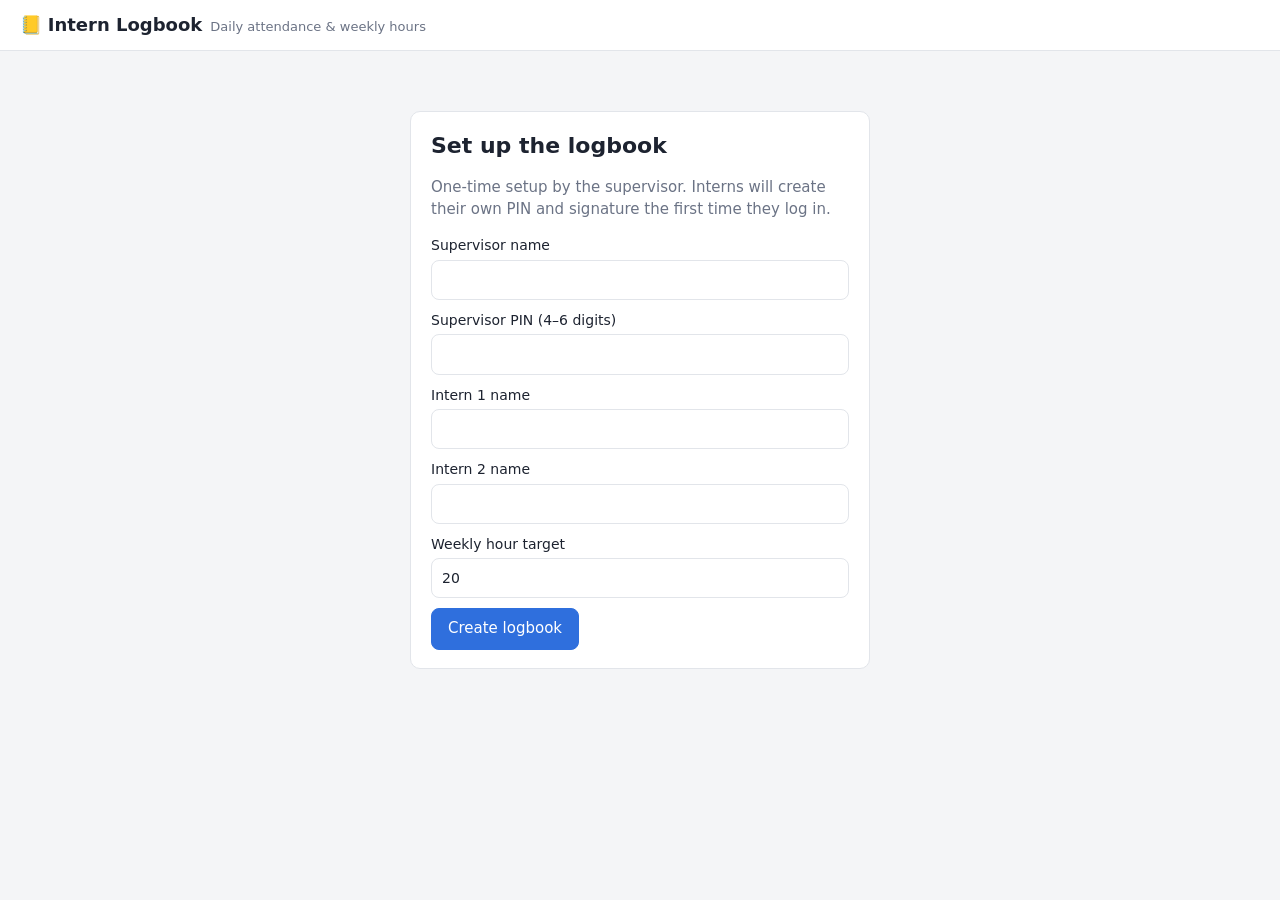
==== commit 4a811f39: "Add Intern Logbook: attendance app with signatures and weekly hour tracking Supervisor + two interns" ====
--- a/intern-logbook/index.html
+++ b/intern-logbook/index.html
@@ -3,398 +3,166 @@
 <head>
 <meta charset="UTF-8">
 <meta name="viewport" content="width=device-width, initial-scale=1.0">
-<title>Intern Logbook</title>
-<style>
-  :root {
-    --bg: #f5f6f8; --card: #ffffff; --ink: #1c2230; --muted: #667085; --line: #e3e6ec;
-    --accent: #2f6fed; --accent-ink: #ffffff; --ok: #1a8f5a; --warn: #c27a00; --bad: #c63b3b;
-    --track: #e9edf5; --row-alt: #fafbfc;
-  }
-  @media (prefers-color-scheme: dark) {
-    :root:not([data-theme="light"]) {
-      --bg: #12151c; --card: #1b2029; --ink: #e7eaf0; --muted: #98a2b3; --line: #2c3340;
-      --accent: #5b8cff; --accent-ink: #0d1117; --ok: #3ccf8e; --warn: #f0b429; --bad: #ff6b6b;
-      --track: #262d3a; --row-alt: #1f2530;
-    }
-  }
-  * { box-sizing: border-box; }
-  body { margin: 0; background: var(--bg); color: var(--ink);
-         font: 15px/1.45 system-ui, -apple-system, "Segoe UI", Roboto, sans-serif; }
-  header { display: flex; flex-wrap: wrap; align-items: center; gap: 12px; justify-content: space-between;
-           padding: 16px; border-bottom: 1px solid var(--line); background: var(--card); }
-  header h1 { margin: 0; font-size: 20px; }
-  header p { margin: 2px 0 0; color: var(--muted); font-size: 13px; }
-  main { max-width: 1100px; margin: 0 auto; padding: 16px; display: grid; gap: 16px; }
-  main > *, .grid2 > * { min-width: 0; } /* let the wide table scroll inside its card instead of widening the page */
-  .card { background: var(--card); border: 1px solid var(--line); border-radius: 10px; padding: 16px; }
-  .card h2 { margin: 0 0 12px; font-size: 16px; }
-  .row { display: flex; flex-wrap: wrap; gap: 8px; align-items: center; }
-  .grid2 { display: grid; grid-template-columns: repeat(auto-fit, minmax(260px, 1fr)); gap: 16px; }
-  label { display: grid; gap: 4px; font-size: 13px; color: var(--muted); }
-  input, select { font: inherit; color: var(--ink); background: var(--bg); border: 1px solid var(--line);
-                  border-radius: 6px; padding: 7px 9px; min-width: 0; }
-  button { font: inherit; border: 1px solid var(--line); background: var(--card); color: var(--ink);
-           border-radius: 6px; padding: 7px 12px; cursor: pointer; }
-  button.primary { background: var(--accent); border-color: var(--accent); color: var(--accent-ink); font-weight: 600; }
-  button.link { border: none; background: none; color: var(--bad); padding: 2px 6px; }
-  button:hover { filter: brightness(0.96); }
-  .muted { color: var(--muted); font-size: 13px; }
-
-  /* Interns: weekly progress */
-  .intern { display: grid; gap: 10px; }
-  .intern-head { display: flex; justify-content: space-between; align-items: baseline; gap: 8px; }
-  .intern-head b { font-size: 16px; }
-  .bar { height: 10px; background: var(--track); border-radius: 99px; overflow: hidden; }
-  .bar > span { display: block; height: 100%; background: var(--accent); border-radius: 99px; transition: width .3s; }
-  .bar.done > span { background: var(--ok); }
-  .status { font-size: 13px; font-weight: 600; }
-  .status.ok { color: var(--ok); } .status.warn { color: var(--warn); }
-
-  /* Entry form */
-  .form { display: grid; grid-template-columns: repeat(auto-fit, minmax(150px, 1fr)); gap: 12px; align-items: end; }
-  .sig-wrap { display: grid; gap: 4px; }
-  canvas#sig { width: 100%; height: 110px; background: #fff; border: 1px dashed var(--muted);
-               border-radius: 6px; touch-action: none; cursor: crosshair; }
-  .hours-preview { font-size: 22px; font-weight: 700; }
-
-  /* Sheet */
-  .week-nav { display: flex; align-items: center; justify-content: space-between; gap: 8px; flex-wrap: wrap; margin-bottom: 12px; }
-  .week-nav b { font-size: 15px; }
-  .table-wrap { overflow-x: auto; }
-  table { width: 100%; border-collapse: collapse; font-size: 14px; }
-  th, td { text-align: left; padding: 8px; border-bottom: 1px solid var(--line); white-space: nowrap; }
-  th { color: var(--muted); font-weight: 600; font-size: 12px; text-transform: uppercase; letter-spacing: .03em; }
-  tbody tr:nth-child(even) { background: var(--row-alt); }
-  td.num, th.num { text-align: right; font-variant-numeric: tabular-nums; }
-  td img { height: 34px; background: #fff; border-radius: 4px; border: 1px solid var(--line); }
-  tfoot td { font-weight: 700; border-bottom: none; }
-  .empty { text-align: center; color: var(--muted); padding: 24px; }
-
-  details summary { cursor: pointer; font-weight: 600; }
-  .settings { display: grid; grid-template-columns: repeat(auto-fit, minmax(220px, 1fr)); gap: 12px; margin-top: 12px; }
-
-  @media print {
-    header .row, .no-print, details { display: none !important; }
-    body { background: #fff; color: #000; }
-    .card { border: none; padding: 0; }
-  }
-</style>
+<title>Intern Logbook — Attendance</title>
+<link rel="stylesheet" href="css/style.css">
 </head>
 <body>
 
-<header>
-  <div>
-    <h1>📒 Intern Logbook</h1>
-    <p id="subtitle">Daily attendance &amp; weekly hours</p>
-  </div>
-  <div class="row">
-    <button id="btn-export">Export to Excel (CSV)</button>
-    <button id="btn-print">Print week</button>
-  </div>
+<header class="topbar">
+  <div class="brand">📒 <b>Intern Logbook</b><span>Daily attendance &amp; weekly hours</span></div>
+  <div class="who" id="who"></div>
+  <button id="btn-logout" class="ghost small hidden">Log out</button>
 </header>
 
 <main>
-  <!-- Interns: weekly progress -->
-  <section class="grid2" id="interns"></section>
 
-  <!-- New entry -->
-  <section class="card no-print">
-    <h2>Log attendance</h2>
-    <form id="entry" class="form" autocomplete="off">
-      <label>Intern <select id="f-intern" required></select></label>
-      <label>Date <input type="date" id="f-date" required></label>
-      <label>Time in <input type="time" id="f-in" required></label>
-      <label>Time out <input type="time" id="f-out" required></label>
-      <div><div class="muted">Hours</div><div class="hours-preview" id="f-hours">0.00</div></div>
-      <div class="sig-wrap" style="grid-column: 1 / -1">
-        <div class="row" style="justify-content: space-between">
-          <span class="muted">Signature (draw with mouse or finger)</span>
-          <button type="button" id="sig-clear">Clear</button>
-        </div>
-        <canvas id="sig"></canvas>
-      </div>
-      <div class="row" style="grid-column: 1 / -1">
-        <button type="submit" class="primary">Save entry</button>
-        <span class="muted" id="f-msg"></span>
-      </div>
-    </form>
-  </section>
-
-  <!-- Weekly sheet -->
-  <section class="card">
-    <div class="week-nav">
-      <button id="wk-prev">◀ Prev week</button>
-      <b id="wk-label"></b>
-      <div class="row">
-        <button id="wk-today">This week</button>
-        <button id="wk-next">Next week ▶</button>
-      </div>
-    </div>
-    <div class="table-wrap">
-      <table>
-        <thead>
-          <tr><th>Date</th><th>Intern</th><th>Time in</th><th>Time out</th><th>Signature</th>
-              <th class="num">Hours</th><th class="num">Week to date</th><th class="no-print"></th></tr>
-        </thead>
-        <tbody id="sheet"></tbody>
-        <tfoot id="sheet-foot"></tfoot>
-      </table>
+  <!-- ============ FIRST-RUN SETUP (supervisor) ============ -->
+  <section id="view-setup" class="view">
+    <div class="card narrow">
+      <h1>Set up the logbook</h1>
+      <p class="muted">One-time setup by the supervisor. Interns will create their own PIN and
+      signature the first time they log in.</p>
+      <form id="form-setup">
+        <label>Supervisor name<input name="supName" required autocomplete="off"></label>
+        <label>Supervisor PIN (4–6 digits)<input name="supPin" required inputmode="numeric" pattern="\d{4,6}" type="password"></label>
+        <label>Intern 1 name<input name="intern1" required autocomplete="off"></label>
+        <label>Intern 2 name<input name="intern2" required autocomplete="off"></label>
+        <label>Weekly hour target<input name="target" type="number" min="1" max="80" step="0.5" value="20" required></label>
+        <button class="primary" type="submit">Create logbook</button>
+      </form>
     </div>
   </section>
 
-  <!-- Settings -->
-  <section class="card no-print">
-    <details id="settings-box">
-      <summary>⚙️ Settings — supervisor, intern names, weekly target</summary>
-      <form id="settings" class="settings">
-        <label>Supervisor name <input id="s-supervisor" placeholder="e.g. Mr. Smith"></label>
-        <label>Weekly hour target <input id="s-target" type="number" min="1" step="0.5"></label>
-        <label>Intern 1 name <input id="s-name-0"></label>
-        <label>Intern 2 name <input id="s-name-1"></label>
-        <div class="row" style="grid-column: 1 / -1">
-          <button type="submit" class="primary">Save settings</button>
-          <button type="button" id="btn-backup">Download backup (JSON)</button>
-          <label style="display:inline-flex" class="muted"><span>Restore backup</span>
-            <input type="file" id="btn-restore" accept="application/json"></label>
+  <!-- ============ LOGIN ============ -->
+  <section id="view-login" class="view">
+    <div class="card narrow">
+      <h1>Who's logging in?</h1>
+      <div id="login-people" class="people"></div>
+      <form id="form-login" class="hidden">
+        <p id="login-hint" class="muted"></p>
+        <label>PIN<input name="pin" required inputmode="numeric" pattern="\d{4,6}" type="password" autocomplete="off"></label>
+        <p id="login-error" class="error"></p>
+        <div class="row">
+          <button type="button" class="ghost" id="login-back">Back</button>
+          <button class="primary" type="submit">Log in</button>
         </div>
       </form>
+    </div>
+  </section>
+
+  <!-- ============ INTERN FIRST LOGIN: PIN + SIGNATURE ============ -->
+  <section id="view-register" class="view">
+    <div class="card narrow">
+      <h1>Welcome, <span id="reg-name"></span>!</h1>
+      <p class="muted">This is your first login. Create a PIN and add your signature — it will be
+      stamped on every attendance entry you sign.</p>
+      <form id="form-register">
+        <label>Create a PIN (4–6 digits)<input name="pin" required inputmode="numeric" pattern="\d{4,6}" type="password" autocomplete="off"></label>
+        <label>Confirm PIN<input name="pin2" required inputmode="numeric" pattern="\d{4,6}" type="password" autocomplete="off"></label>
+        <div class="sig-label">Your signature <button type="button" class="ghost small" id="sig-clear">Clear</button></div>
+        <canvas id="sig-pad" class="sig-pad" width="600" height="200"></canvas>
+        <p class="muted small">Sign with your mouse, finger or stylus.</p>
+        <p id="reg-error" class="error"></p>
+        <div class="row">
+          <button type="button" class="ghost" id="reg-cancel">Cancel</button>
+          <button class="primary" type="submit">Save &amp; continue</button>
+        </div>
+      </form>
+    </div>
+  </section>
+
+  <!-- ============ INTERN DASHBOARD ============ -->
+  <section id="view-intern" class="view">
+    <div class="grid2">
+      <div class="card">
+        <h2>Today · <span id="i-today"></span></h2>
+        <div id="i-status" class="status"></div>
+        <div class="row">
+          <button class="primary big" id="btn-timein">Time in</button>
+          <button class="primary big" id="btn-timeout">Time out</button>
+        </div>
+        <p class="muted small">Your saved signature is stamped on the entry when you time in.</p>
+      </div>
+      <div class="card">
+        <h2>This week</h2>
+        <div id="i-week"></div>
+        <div class="sig-preview"><span class="muted small">Your signature on file</span><img id="i-sig" alt="signature"></div>
+      </div>
+    </div>
+    <div class="card">
+      <div class="card-head">
+        <h2>My log</h2>
+        <div class="weeknav">
+          <button class="ghost small" data-week="-1">◀</button>
+          <span id="i-weeklabel"></span>
+          <button class="ghost small" data-week="1">▶</button>
+        </div>
+      </div>
+      <div id="i-table"></div>
+    </div>
+  </section>
+
+  <!-- ============ SUPERVISOR DASHBOARD ============ -->
+  <section id="view-supervisor" class="view">
+    <div class="card">
+      <div class="card-head">
+        <h2>Weekly summary</h2>
+        <div class="weeknav">
+          <button class="ghost small" data-week="-1">◀</button>
+          <span id="s-weeklabel"></span>
+          <button class="ghost small" data-week="1">▶</button>
+          <button class="ghost small" id="s-thisweek">This week</button>
+        </div>
+      </div>
+      <div id="s-summary" class="grid2"></div>
+    </div>
+
+    <div class="card">
+      <div class="card-head">
+        <h2>Attendance log</h2>
+        <div class="row">
+          <button class="primary small" id="s-add">+ Add entry</button>
+          <button class="ghost small" id="s-csv">Export CSV</button>
+          <button class="ghost small" id="s-print">Print</button>
+        </div>
+      </div>
+      <div id="s-table"></div>
+    </div>
+
+    <details class="card settings">
+      <summary>Settings</summary>
+      <form id="form-settings">
+        <label>Weekly hour target<input name="target" type="number" min="1" max="80" step="0.5" required></label>
+        <button class="primary small" type="submit">Save</button>
+      </form>
+      <div id="s-interns"></div>
+      <hr>
+      <button class="danger small" id="s-wipe">Erase all logbook data</button>
     </details>
   </section>
+
 </main>
 
-<script>
-(() => {
-  const KEY = 'intern-logbook-v1';
-  const $ = (id) => document.getElementById(id);
+<!-- ============ ENTRY DIALOG (supervisor add/edit) ============ -->
+<dialog id="dlg-entry">
+  <form id="form-entry" method="dialog">
+    <h2 id="dlg-title">Add entry</h2>
+    <label>Intern<select name="internId" required></select></label>
+    <label>Date<input name="date" type="date" required></label>
+    <div class="row">
+      <label>Time in<input name="timeIn" type="time" required></label>
+      <label>Time out<input name="timeOut" type="time"></label>
+    </div>
+    <label>Note (optional)<input name="note" autocomplete="off" maxlength="120"></label>
+    <p class="muted small">Entries added by the supervisor stay unsigned until the intern signs them from their own login.</p>
+    <p id="dlg-error" class="error"></p>
+    <div class="row end">
+      <button type="button" class="ghost" id="dlg-cancel">Cancel</button>
+      <button class="primary" type="submit" value="save">Save</button>
+    </div>
+  </form>
+</dialog>
 
-  // ---------- State ----------
-  const defaults = {
-    settings: {
-      supervisor: '', target: 20,
-      interns: [{ name: 'Intern 1' }, { name: 'Intern 2' }],
-    },
-    entries: [], // { id, intern (0|1), date 'YYYY-MM-DD', in 'HH:MM', out 'HH:MM', hours, sig (dataURL) }
-  };
-  let state = load();
-  let weekStart = mondayOf(todayISO());
-
-  function load() {
-    try {
-      const raw = localStorage.getItem(KEY);
-      if (raw) {
-        const s = JSON.parse(raw);
-        return { settings: { ...defaults.settings, ...s.settings }, entries: s.entries || [] };
-      }
-    } catch (e) { /* storage unavailable: fall back to defaults */ }
-    return structuredClone(defaults);
-  }
-  function save() {
-    try { localStorage.setItem(KEY, JSON.stringify(state)); }
-    catch (e) { alert('Could not save — browser storage is full or blocked. Download a backup.'); }
-  }
-
-  // ---------- Date helpers (local time, ISO strings) ----------
-  function iso(d) { return `${d.getFullYear()}-${String(d.getMonth() + 1).padStart(2, '0')}-${String(d.getDate()).padStart(2, '0')}`; }
-  function parse(s) { const [y, m, d] = s.split('-').map(Number); return new Date(y, m - 1, d); }
-  function todayISO() { return iso(new Date()); }
-  function mondayOf(s) { const d = parse(s); d.setDate(d.getDate() - ((d.getDay() + 6) % 7)); return iso(d); }
-  function addDays(s, n) { const d = parse(s); d.setDate(d.getDate() + n); return iso(d); }
-  function fmtDate(s) { return parse(s).toLocaleDateString(undefined, { weekday: 'short', month: 'short', day: 'numeric', year: 'numeric' }); }
-  function fmtTime(t) {
-    const [h, m] = t.split(':').map(Number);
-    return `${((h + 11) % 12) + 1}:${String(m).padStart(2, '0')} ${h < 12 ? 'AM' : 'PM'}`;
-  }
-  function hoursBetween(tin, tout) {
-    if (!tin || !tout) return 0;
-    const [h1, m1] = tin.split(':').map(Number), [h2, m2] = tout.split(':').map(Number);
-    return Math.round(((h2 * 60 + m2) - (h1 * 60 + m1)) / 60 * 100) / 100;
-  }
-  const h2 = (n) => n.toFixed(2);
-  const esc = (s) => String(s).replace(/[&<>"']/g, (c) => ({ '&': '&amp;', '<': '&lt;', '>': '&gt;', '"': '&quot;', "'": '&#39;' }[c]));
-
-  function weekEntries(start) {
-    const end = addDays(start, 6);
-    return state.entries.filter((e) => e.date >= start && e.date <= end)
-      .sort((a, b) => (a.date + a.in).localeCompare(b.date + b.in) || a.intern - b.intern);
-  }
-  function weekTotal(start, intern) {
-    return weekEntries(start).filter((e) => e.intern === intern).reduce((s, e) => s + e.hours, 0);
-  }
-
-  // ---------- Render ----------
-  function render() {
-    const { settings } = state;
-    const target = Number(settings.target) || 20;
-    $('subtitle').textContent = settings.supervisor
-      ? `Supervisor: ${settings.supervisor} · Target ${target} hrs/week per intern`
-      : `Daily attendance · Target ${target} hrs/week per intern`;
-
-    // Intern cards
-    $('interns').innerHTML = settings.interns.map((it, i) => {
-      const done = weekTotal(weekStart, i);
-      const pct = Math.min(100, (done / target) * 100);
-      const left = Math.max(0, target - done);
-      return `<div class="card intern">
-        <div class="intern-head"><b>${esc(it.name)}</b><span class="muted">${h2(done)} / ${target} hrs</span></div>
-        <div class="bar ${done >= target ? 'done' : ''}"><span style="width:${pct}%"></span></div>
-        <div class="status ${done >= target ? 'ok' : 'warn'}">${done >= target ? '✓ Weekly hours complete' : `${h2(left)} hrs remaining this week`}</div>
-      </div>`;
-    }).join('');
-
-    // Intern dropdown
-    const sel = $('f-intern'), prev = sel.value;
-    sel.innerHTML = settings.interns.map((it, i) => `<option value="${i}">${esc(it.name)}</option>`).join('');
-    if (prev) sel.value = prev;
-
-    // Week sheet
-    const end = addDays(weekStart, 6);
-    $('wk-label').textContent = `Week of ${fmtDate(weekStart)} – ${fmtDate(end)}`;
-    const rows = weekEntries(weekStart);
-    const running = [0, 0];
-    $('sheet').innerHTML = rows.length ? rows.map((e) => {
-      running[e.intern] += e.hours;
-      return `<tr>
-        <td>${fmtDate(e.date)}</td>
-        <td>${esc(settings.interns[e.intern]?.name ?? '?')}</td>
-        <td>${fmtTime(e.in)}</td><td>${fmtTime(e.out)}</td>
-        <td>${e.sig ? `<img src="${e.sig}" alt="signature">` : '<span class="muted">—</span>'}</td>
-        <td class="num">${h2(e.hours)}</td>
-        <td class="num">${h2(running[e.intern])} / ${target}</td>
-        <td class="no-print"><button class="link" data-del="${e.id}" title="Delete entry">✕</button></td>
-      </tr>`;
-    }).join('') : `<tr><td colspan="8" class="empty">No attendance logged for this week yet.</td></tr>`;
-
-    $('sheet-foot').innerHTML = settings.interns.map((it, i) => {
-      const t = weekTotal(weekStart, i);
-      return `<tr><td colspan="5">Weekly total — ${esc(it.name)}</td>
-        <td class="num">${h2(t)}</td>
-        <td class="num" style="color:var(${t >= target ? '--ok' : '--warn'})">${t >= target ? 'Complete' : h2(target - t) + ' left'}</td>
-        <td class="no-print"></td></tr>`;
-    }).join('');
-
-    // Settings form
-    $('s-supervisor').value = settings.supervisor;
-    $('s-target').value = target;
-    settings.interns.forEach((it, i) => { $(`s-name-${i}`).value = it.name; });
-  }
-
-  // ---------- Signature pad ----------
-  const canvas = $('sig'), ctx = canvas.getContext('2d');
-  let drawing = false, signed = false, ink = null; // ink = bounding box of strokes (CSS px)
-  function sizeCanvas() {
-    const r = canvas.getBoundingClientRect(), dpr = window.devicePixelRatio || 1;
-    canvas.width = r.width * dpr; canvas.height = r.height * dpr;
-    ctx.scale(dpr, dpr); ctx.lineWidth = 2.2; ctx.lineCap = 'round'; ctx.lineJoin = 'round'; ctx.strokeStyle = '#111';
-    signed = false; ink = null;
-  }
-  function pos(ev) {
-    const r = canvas.getBoundingClientRect(), x = ev.clientX - r.left, y = ev.clientY - r.top;
-    ink = ink ? { x0: Math.min(ink.x0, x), y0: Math.min(ink.y0, y), x1: Math.max(ink.x1, x), y1: Math.max(ink.y1, y) } : { x0: x, y0: y, x1: x, y1: y };
-    return [x, y];
-  }
-  canvas.addEventListener('pointerdown', (ev) => { drawing = true; canvas.setPointerCapture(ev.pointerId); ctx.beginPath(); ctx.moveTo(...pos(ev)); });
-  canvas.addEventListener('pointermove', (ev) => { if (!drawing) return; ctx.lineTo(...pos(ev)); ctx.stroke(); signed = true; });
-  ['pointerup', 'pointercancel', 'pointerleave'].forEach((t) => canvas.addEventListener(t, () => { drawing = false; }));
-  $('sig-clear').onclick = sizeCanvas;
-  window.addEventListener('resize', () => { if (!signed) sizeCanvas(); });
-
-  function signatureData() {
-    // Crop to the drawn area and downscale (keeping proportions) to keep storage small
-    const W = 240, H = 70, pad = 4, dpr = canvas.width / canvas.getBoundingClientRect().width;
-    const sx = Math.max(0, ink.x0 - pad) * dpr, sy = Math.max(0, ink.y0 - pad) * dpr;
-    const sw = Math.min(canvas.width - sx, (ink.x1 - ink.x0 + pad * 2) * dpr), sh = Math.min(canvas.height - sy, (ink.y1 - ink.y0 + pad * 2) * dpr);
-    const k = Math.min(W / sw, H / sh), dw = sw * k, dh = sh * k;
-    const out = document.createElement('canvas'); out.width = W; out.height = H;
-    const o = out.getContext('2d'); o.fillStyle = '#fff'; o.fillRect(0, 0, W, H);
-    o.drawImage(canvas, sx, sy, sw, sh, (W - dw) / 2, (H - dh) / 2, dw, dh);
-    return out.toDataURL('image/png');
-  }
-
-  // ---------- Entry form ----------
-  const updatePreview = () => { $('f-hours').textContent = h2(Math.max(0, hoursBetween($('f-in').value, $('f-out').value))); };
-  $('f-in').oninput = $('f-out').oninput = updatePreview;
-
-  $('entry').onsubmit = (ev) => {
-    ev.preventDefault();
-    const msg = $('f-msg');
-    const intern = Number($('f-intern').value), date = $('f-date').value, tin = $('f-in').value, tout = $('f-out').value;
-    const hours = hoursBetween(tin, tout);
-    if (hours <= 0) { msg.textContent = '⚠️ Time out must be after time in.'; return; }
-    if (!signed) { msg.textContent = '⚠️ Please sign before saving.'; return; }
-    if (state.entries.some((e) => e.intern === intern && e.date === date && tin < e.out && tout > e.in)) {
-      msg.textContent = '⚠️ This overlaps an existing entry for that intern on that day.'; return;
-    }
-    state.entries.push({ id: Date.now().toString(36) + Math.random().toString(36).slice(2, 6), intern, date, in: tin, out: tout, hours, sig: signatureData() });
-    save();
-    weekStart = mondayOf(date);
-    $('f-in').value = ''; $('f-out').value = ''; updatePreview(); sizeCanvas();
-    const total = weekTotal(weekStart, intern), target = Number(state.settings.target) || 20;
-    msg.textContent = `✓ Saved. ${state.settings.interns[intern].name}: ${h2(total)} of ${target} hrs this week.`;
-    render();
-  };
-
-  $('sheet').onclick = (ev) => {
-    const id = ev.target.dataset?.del;
-    if (!id || !confirm('Delete this entry?')) return;
-    state.entries = state.entries.filter((e) => e.id !== id);
-    save(); render();
-  };
-
-  // ---------- Week navigation ----------
-  $('wk-prev').onclick = () => { weekStart = addDays(weekStart, -7); render(); };
-  $('wk-next').onclick = () => { weekStart = addDays(weekStart, 7); render(); };
-  $('wk-today').onclick = () => { weekStart = mondayOf(todayISO()); render(); };
-
-  // ---------- Settings ----------
-  $('settings').onsubmit = (ev) => {
-    ev.preventDefault();
-    const s = state.settings;
-    s.supervisor = $('s-supervisor').value.trim();
-    s.target = Math.max(1, Number($('s-target').value) || 20);
-    s.interns = [0, 1].map((i) => ({ name: $(`s-name-${i}`).value.trim() || `Intern ${i + 1}` }));
-    save(); render();
-    $('settings-box').open = false;
-  };
-
-  // ---------- Export / backup ----------
-  function download(name, text, type) {
-    const a = document.createElement('a');
-    a.href = URL.createObjectURL(new Blob([text], { type }));
-    a.download = name; a.click();
-    setTimeout(() => URL.revokeObjectURL(a.href), 1000);
-  }
-  $('btn-export').onclick = () => {
-    const target = Number(state.settings.target) || 20;
-    const q = (v) => `"${String(v).replace(/"/g, '""')}"`;
-    const lines = [['Week of', 'Date', 'Intern', 'Time in', 'Time out', 'Signed', 'Hours', 'Week to date', 'Weekly target'].map(q).join(',')];
-    const sorted = [...state.entries].sort((a, b) => (a.date + a.in).localeCompare(b.date + b.in));
-    const running = {};
-    for (const e of sorted) {
-      const wk = mondayOf(e.date), k = wk + '|' + e.intern;
-      running[k] = (running[k] || 0) + e.hours;
-      lines.push([wk, e.date, state.settings.interns[e.intern]?.name ?? '?', e.in, e.out, e.sig ? 'Yes' : 'No', h2(e.hours), h2(running[k]), target].map(q).join(','));
-    }
-    download(`intern-logbook-${todayISO()}.csv`, '﻿' + lines.join('\r\n'), 'text/csv');
-  };
-  $('btn-print').onclick = () => window.print();
-  $('btn-backup').onclick = () => download(`intern-logbook-backup-${todayISO()}.json`, JSON.stringify(state), 'application/json');
-  $('btn-restore').onchange = async (ev) => {
-    const f = ev.target.files[0]; if (!f) return;
-    try {
-      const data = JSON.parse(await f.text());
-      if (!Array.isArray(data.entries)) throw new Error('bad file');
-      if (!confirm(`Replace current data with backup (${data.entries.length} entries)?`)) return;
-      state = { settings: { ...defaults.settings, ...data.settings }, entries: data.entries };
-      save(); render();
-    } catch { alert('That file is not a valid logbook backup.'); }
-    ev.target.value = '';
-  };
-
-  // ---------- Init ----------
-  $('f-date').value = todayISO();
-  render();
-  sizeCanvas();
-})();
-</script>
+<script src="js/app.js"></script>
 </body>
 </html>
--- a/intern-logbook/css/style.css
+++ b/intern-logbook/css/style.css
@@ -0,0 +1,163 @@
+:root {
+  --bg: #f4f5f7;
+  --card: #ffffff;
+  --ink: #1d2330;
+  --muted: #6b7385;
+  --line: #e2e5ea;
+  --accent: #2f6fdd;
+  --accent-ink: #ffffff;
+  --good: #1f9d55;
+  --warn: #d98a00;
+  --bad: #d64545;
+  --radius: 10px;
+}
+
+* { box-sizing: border-box; }
+
+body {
+  margin: 0;
+  font: 15px/1.45 system-ui, -apple-system, "Segoe UI", Roboto, sans-serif;
+  background: var(--bg);
+  color: var(--ink);
+}
+
+.topbar {
+  display: flex;
+  align-items: center;
+  gap: 16px;
+  padding: 12px 20px;
+  background: var(--card);
+  border-bottom: 1px solid var(--line);
+}
+.brand { font-size: 18px; }
+.brand span { color: var(--muted); font-size: 13px; margin-left: 8px; }
+.who { margin-left: auto; color: var(--muted); font-size: 14px; }
+
+main { max-width: 1000px; margin: 0 auto; padding: 20px 16px 60px; }
+
+.view { display: none; }
+.view.active { display: block; }
+.hidden { display: none !important; }
+
+.card {
+  background: var(--card);
+  border: 1px solid var(--line);
+  border-radius: var(--radius);
+  padding: 18px 20px;
+  margin-bottom: 16px;
+}
+.card.narrow { max-width: 460px; margin: 40px auto; }
+.card-head { display: flex; flex-wrap: wrap; align-items: center; justify-content: space-between; gap: 10px; margin-bottom: 10px; }
+.card-head h2 { margin: 0; }
+
+h1 { font-size: 22px; margin: 0 0 8px; }
+h2 { font-size: 17px; margin: 0 0 12px; }
+
+.grid2 { display: grid; grid-template-columns: repeat(auto-fit, minmax(280px, 1fr)); gap: 16px; }
+.grid2 > .card { margin-bottom: 0; }
+#view-intern > .grid2 { margin-bottom: 16px; }
+
+.muted { color: var(--muted); }
+.small { font-size: 13px; }
+.error { color: var(--bad); min-height: 1em; margin: 6px 0; font-size: 14px; }
+
+label { display: block; margin: 10px 0; font-size: 14px; font-weight: 500; }
+label input, label select {
+  display: block;
+  width: 100%;
+  margin-top: 4px;
+  padding: 9px 10px;
+  font: inherit;
+  border: 1px solid var(--line);
+  border-radius: 8px;
+  background: #fff;
+  color: var(--ink);
+}
+.row { display: flex; gap: 10px; flex-wrap: wrap; align-items: center; }
+.row > label { flex: 1; min-width: 120px; }
+.row.end { justify-content: flex-end; }
+
+button {
+  font: inherit;
+  cursor: pointer;
+  border-radius: 8px;
+  padding: 9px 16px;
+  border: 1px solid var(--line);
+  background: #fff;
+  color: var(--ink);
+}
+button:disabled { opacity: .45; cursor: not-allowed; }
+button.primary { background: var(--accent); border-color: var(--accent); color: var(--accent-ink); }
+button.ghost { background: transparent; }
+button.danger { background: var(--bad); border-color: var(--bad); color: #fff; }
+button.small { padding: 5px 10px; font-size: 13px; }
+button.big { flex: 1; padding: 14px; font-size: 16px; }
+button.link { border: none; background: none; padding: 2px 4px; color: var(--accent); font-size: 13px; }
+button.link.bad { color: var(--bad); }
+
+.people { display: grid; gap: 10px; }
+.people button { text-align: left; padding: 12px 14px; display: flex; justify-content: space-between; align-items: center; }
+.people .role { color: var(--muted); font-size: 12px; }
+
+.sig-label { display: flex; justify-content: space-between; align-items: center; font-size: 14px; font-weight: 500; margin-top: 10px; }
+.sig-pad {
+  width: 100%;
+  height: 150px;
+  margin-top: 6px;
+  border: 1px dashed var(--muted);
+  border-radius: 8px;
+  background: #fff;
+  touch-action: none;
+  cursor: crosshair;
+}
+.sig-preview { margin-top: 14px; display: flex; flex-direction: column; gap: 4px; }
+.sig-preview img { max-width: 220px; height: 60px; object-fit: contain; object-position: left; border-bottom: 1px solid var(--line); }
+img.sig { height: 34px; max-width: 120px; object-fit: contain; vertical-align: middle; }
+
+.status { font-size: 15px; margin-bottom: 14px; }
+
+.weeknav { display: flex; gap: 6px; align-items: center; font-size: 14px; }
+
+.progress { height: 12px; background: var(--line); border-radius: 99px; overflow: hidden; margin: 8px 0 6px; }
+.progress > div { height: 100%; background: var(--accent); border-radius: 99px; transition: width .3s; }
+.progress.done > div { background: var(--good); }
+.hours-big { font-size: 26px; font-weight: 700; }
+.hours-big small { font-size: 14px; font-weight: 400; color: var(--muted); }
+
+.summary-card { border: 1px solid var(--line); border-radius: var(--radius); padding: 14px 16px; }
+.summary-card h3 { margin: 0 0 4px; font-size: 15px; }
+
+.badge { display: inline-block; padding: 2px 8px; border-radius: 99px; font-size: 12px; font-weight: 600; }
+.badge.good { background: #e3f5ea; color: var(--good); }
+.badge.warn { background: #fff3db; color: var(--warn); }
+.badge.bad { background: #fde8e8; color: var(--bad); }
+
+.table-wrap { overflow-x: auto; }
+table { width: 100%; border-collapse: collapse; font-size: 14px; }
+th, td { text-align: left; padding: 8px 10px; border-bottom: 1px solid var(--line); white-space: nowrap; vertical-align: middle; }
+th { font-size: 12px; text-transform: uppercase; letter-spacing: .03em; color: var(--muted); font-weight: 600; }
+tfoot td { font-weight: 700; border-bottom: none; }
+td.num, th.num { text-align: right; font-variant-numeric: tabular-nums; }
+.empty { color: var(--muted); padding: 14px 0; }
+
+.settings summary { cursor: pointer; font-weight: 600; }
+.settings form { max-width: 260px; }
+.settings hr { border: none; border-top: 1px solid var(--line); margin: 16px 0; }
+.intern-row { display: flex; gap: 10px; align-items: center; padding: 6px 0; font-size: 14px; }
+
+dialog { border: none; border-radius: var(--radius); padding: 20px 22px; width: min(440px, 92vw); box-shadow: 0 10px 40px rgba(0,0,0,.2); }
+dialog::backdrop { background: rgba(20, 25, 35, .45); }
+
+@media (max-width: 560px) {
+  .brand span { display: none; }
+  .topbar { padding: 10px 14px; }
+  .brand { white-space: nowrap; font-size: 16px; }
+  .who { font-size: 12px; text-align: right; }
+}
+
+@media print {
+  .topbar, .weeknav button, .card-head .row, .settings, #s-thisweek, td .link { display: none !important; }
+  body { background: #fff; }
+  .card { border: none; padding: 0; }
+  main { padding: 0; }
+}
